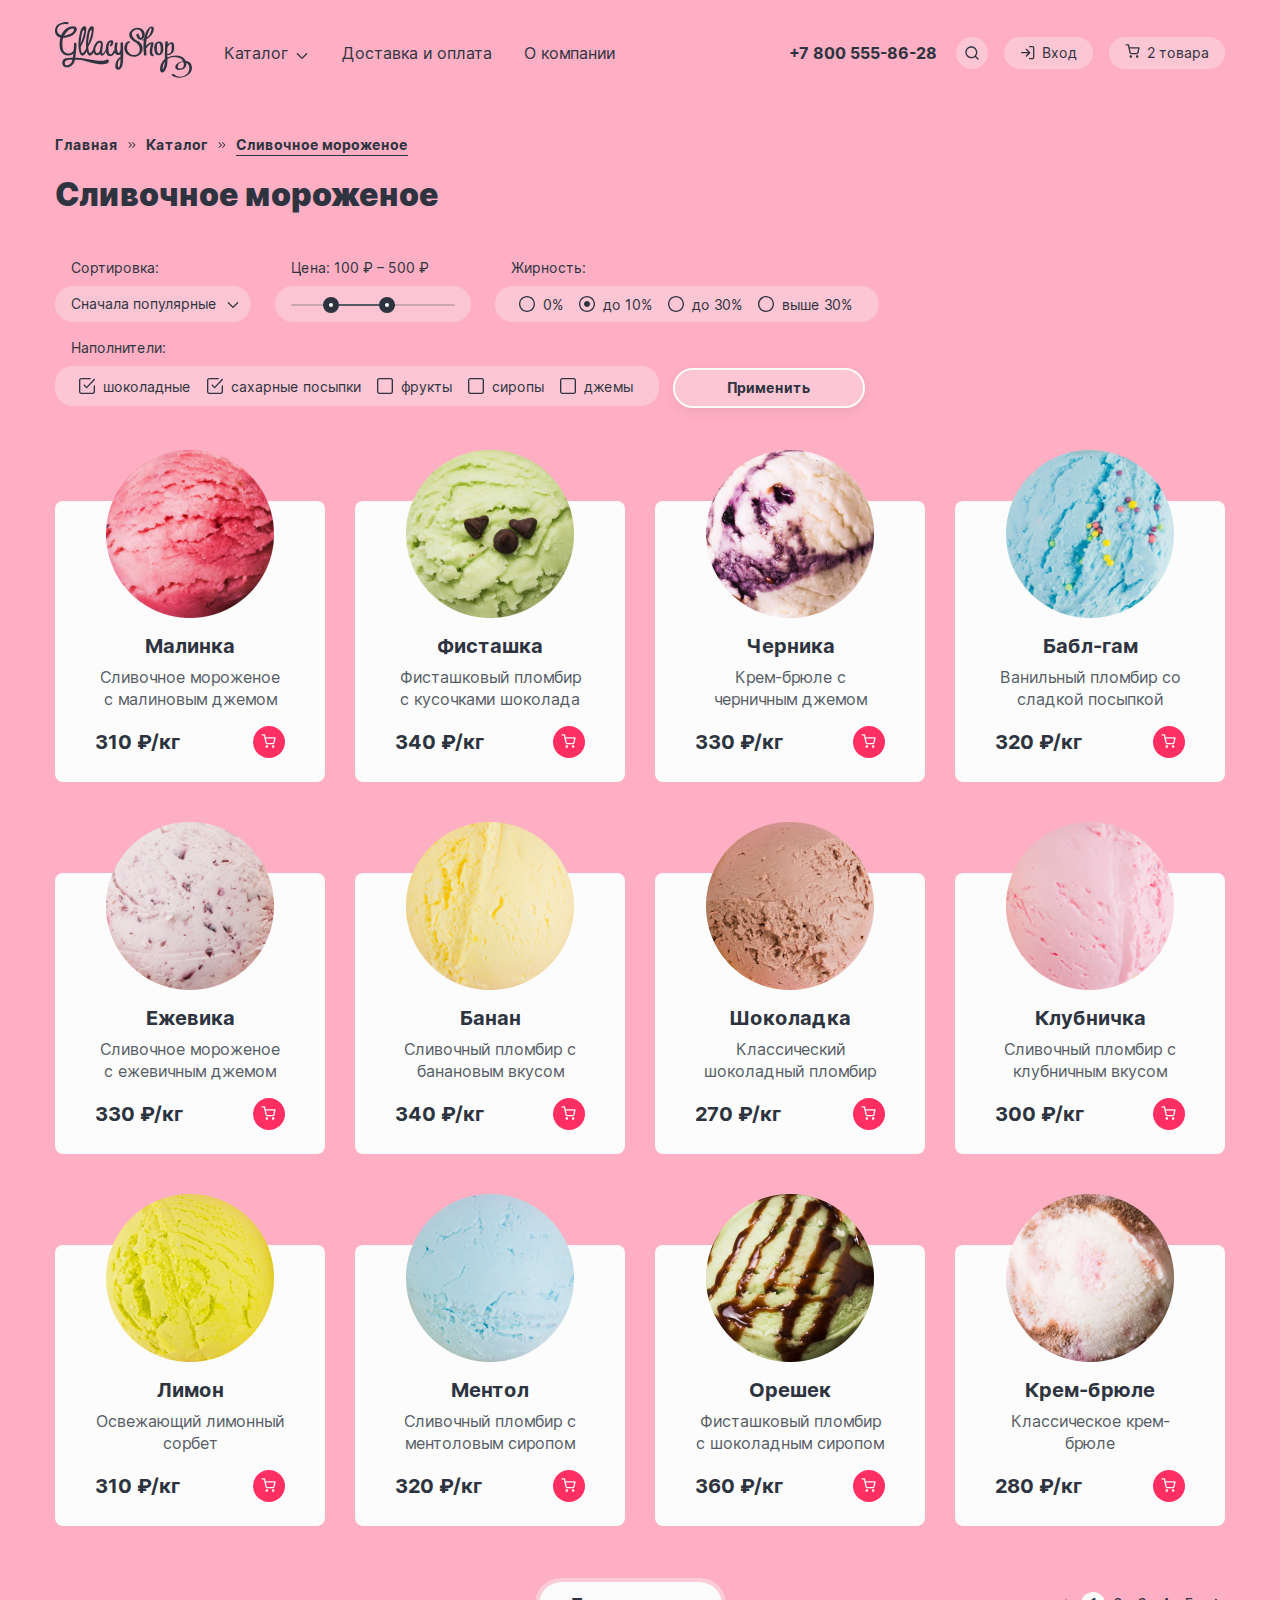
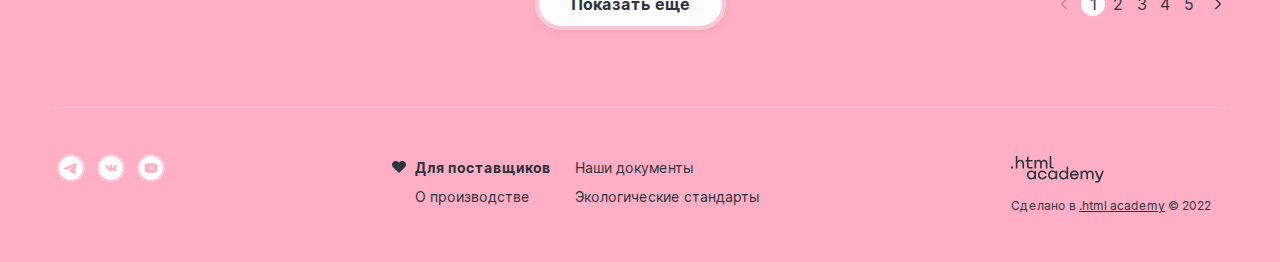
==== catalog.html @ 3601c928 "Модальное окно" ====
<!DOCTYPE html>
<html lang="ru">
<head>
  <meta charset="UTF-8">
  <meta http-equiv="X-UA-Compatible" content="IE=edge">
  <meta name="viewport" content="width=device-width, initial-scale=1.0">
  <link rel="icon" href="images/favicon.svg">
  <link rel="stylesheet" href="styles/styles.css">
  <title>Глейси</title>
</head>
<body>
  <div class="wrapper">
    <header class="header">
      <nav class="navigation">
        <a class="navigation-logo" href="index.html">
          <img class="logo" src="images/logo.svg" width="137" height="56" alt="Логотип компании Глейси.">
        </a>
        <ul class="navigation-list">
          <li class="navigation-item navigation-item-popover">
            <a class="navigation-link navigation-catalog" href="#">
              Каталог
              <svg class="navigation-popover-arrow-icon" width="16" height="16" viewBox="0 0 16 16" fill="defaultColor" xmlns="http://www.w3.org/2000/svg">
                <path fill-rule="evenodd" clip-rule="evenodd" d="M3.80799 6.19526C3.54764 5.93491 3.12553 5.93491 2.86518 6.19526C2.60483 6.45561 2.60483 6.87772 2.86518 7.13807L7.52553 11.7984C7.52759 11.8005 7.52967 11.8026 7.53177 11.8047C7.66246 11.9354 7.83392 12.0005 8.00521 12C8.17518 11.9995 8.34498 11.9344 8.47466 11.8047C8.47675 11.8027 8.47881 11.8006 8.48087 11.7985L13.1412 7.13807C13.4016 6.87772 13.4016 6.45561 13.1412 6.19526C12.8809 5.93491 12.4588 5.93491 12.1984 6.19526L8.00321 10.3905L3.80799 6.19526Z"/>
              </svg>
            </a>
            <div class="popover popover-catalog">
              <ul class="popover-list">
                <li class="popover-item">
                  <a class="popover-link popover-link-current" href="#">Новинки</a>
                </li>
                <li class="popover-item">
                  <a class="popover-link" href="catalog.html">Сливочное</a>
                </li>
                <li class="popover-item">
                  <a class="popover-link" href="#">Щербеты</a>
                </li>
                <li class="popover-item">
                  <a class="popover-link" href="#">Фруктовый лед</a>
                </li>
                <li class="popover-item">
                  <a class="popover-link" href="#">Мелорин</a>
                </li>
              </ul>
            </div>
          </li>
          <li class="navigation-item">
            <a class="navigation-link" href="#">Доставка и оплата</a>
          </li>
          <li class="navigation-item">
            <a class="navigation-link" href="#">О компании</a>
          </li>
        </ul>
        <ul class="navigation-list navigation-user">
          <li class="navigation-item">
            <a class="navigation-link navigation-link-tel" href="tel:+78005558628">+7 800 555-86-28</a>
          </li>
          <li class="navigation-item navigation-item-search">
            <a class="navigation-link navigation-link-popover navigation-search" href="#">
              <svg class="navigation-search-icon" width="16" height="16" viewBox="0 0 16 16" fill="defaultColor" xmlns="http://www.w3.org/2000/svg">
                <path fill-rule="evenodd" clip-rule="evenodd" d="M2.66341 7.33008C2.66341 4.75275 4.75275 2.66341 7.33008 2.66341C9.90741 2.66341 11.9967 4.75275 11.9967 7.33008C11.9967 8.58735 11.4995 9.7285 10.691 10.5676C10.6682 10.5852 10.6462 10.6044 10.6253 10.6253C10.6044 10.6463 10.5852 10.6682 10.5676 10.6911C9.72847 11.4996 8.58734 11.9967 7.33008 11.9967C4.75275 11.9967 2.66341 9.90741 2.66341 7.33008ZM11.0752 12.018C10.0487 12.8391 8.74675 13.3301 7.33008 13.3301C4.01637 13.3301 1.33008 10.6438 1.33008 7.33008C1.33008 4.01637 4.01637 1.33008 7.33008 1.33008C10.6438 1.33008 13.3301 4.01637 13.3301 7.33008C13.3301 8.74676 12.8391 10.0488 12.018 11.0752L14.4681 13.5253C14.7285 13.7857 14.7285 14.2078 14.4681 14.4682C14.2078 14.7285 13.7857 14.7285 13.5253 14.4682L11.0752 12.018Z"/>
              </svg>
              <span class="visually-hidden">Поиск</span>
            </a>
            <div class="popover popover-search">
              <form class="popover-search-form" action="https://echo.htmlacademy.ru/" method="get">
                <input class="form-input" type="text" placeholder="Поиск по сайту">
              </form>
            </div>
          </li>
          <li class="navigation-item navigation-item-login">
            <a class="navigation-link navigation-login navigation-login-active" href="#">
              <svg class="navigation-login-icon" width="16" height="16" viewBox="0 0 16 16" fill="defaultColor" xmlns="http://www.w3.org/2000/svg">
                <path fill-rule="evenodd" clip-rule="evenodd" d="M9 1.66667C9 1.29848 9.29848 1 9.66667 1H12.3333C12.8638 1 13.3725 1.21071 13.7475 1.58579C14.1226 1.96086 14.3333 2.46957 14.3333 3V12.3333C14.3333 12.8638 14.1226 13.3725 13.7475 13.7475C13.3725 14.1226 12.8638 14.3333 12.3333 14.3333H9.66667C9.29848 14.3333 9 14.0349 9 13.6667C9 13.2985 9.29848 13 9.66667 13H12.3333C12.5101 13 12.6797 12.9298 12.8047 12.8047C12.9298 12.6797 13 12.5101 13 12.3333V3C13 2.82319 12.9298 2.65362 12.8047 2.5286C12.6797 2.40357 12.5101 2.33333 12.3333 2.33333H9.66667C9.29848 2.33333 9 2.03486 9 1.66667ZM5.86189 3.86193C6.12224 3.60158 6.54435 3.60158 6.8047 3.86193L10.1338 7.19103C10.1509 7.20785 10.1671 7.22559 10.1824 7.24416C10.2142 7.28296 10.2411 7.32451 10.2628 7.36795C10.3079 7.45781 10.3333 7.55927 10.3333 7.66667C10.3333 7.77529 10.3074 7.87785 10.2613 7.96846C10.241 8.00841 10.2164 8.04675 10.1876 8.08278C10.1708 8.10378 10.1527 8.12375 10.1335 8.14256L6.8047 11.4714C6.54435 11.7318 6.12224 11.7318 5.86189 11.4714C5.60154 11.2111 5.60154 10.7889 5.86189 10.5286L8.05715 8.33333H1.66667C1.29848 8.33333 1 8.03486 1 7.66667C1 7.29848 1.29848 7 1.66667 7H8.05715L5.86189 4.80474C5.60154 4.54439 5.60154 4.12228 5.86189 3.86193Z"/>
              </svg>
              Вход
            </a>
            <div class="popover popover-login">
              <h2 class="popover-login-title">Личный кабинет</h2>
              <form class="popover-login-form" action="https://echo.htmlacademy.ru/" method="post">
                <p class="popover-login-field-group">
                  <label class="visually-hidden" for="login-email">Электронная почта</label>
                  <input class="form-input" id="login-email" name="login-email" type="email" placeholder="email@example.com" required>
                </p>
                <p class="popover-login-field-group">
                  <label class="visually-hidden" for="login-password">Пароль</label>
                  <input class="form-input" id="login-password" name="login-password" type="password" placeholder="Пароль" required>
                </p>
                <div class="popover-login-wrapper">
                  <button class="button red-button popover-login-button" type="submit">Войти</button>
                  <div class="popover-login-links-wrapper">
                    <a class="popover-login-link popover-login-recovery" href="#">Забыли пароль?</a>
                    <a class="popover-login-link popover-login-registration" href="#">Регистрация</a>
                  </div>
                </div>
              </form>
            </div>
          </li>
          <li class="navigation-item navigation-item-cart">
            <a class="navigation-link navigation-cart" href="#">
              <span class="count-products">2 товара</span>
              <svg class="navigation-cart-icon" width="16" height="16" viewBox="0 0 16 16" fill="defaultColor" xmlns="http://www.w3.org/2000/svg">
                <path fill-rule="evenodd" clip-rule="evenodd" d="M1.16667 1.25C0.798477 1.25 0.5 1.54848 0.5 1.91667C0.5 2.28486 0.798477 2.58333 1.16667 2.58333H2.93794L3.40537 4.91872C3.40821 4.93667 3.41176 4.95438 3.416 4.97182L4.38338 9.80515L4.3835 9.80571C4.46706 10.2257 4.69562 10.603 5.02921 10.8715C5.36111 11.1387 5.77595 11.2813 6.20183 11.2748H11.8225C12.2484 11.2813 12.6633 11.1387 12.9952 10.8715C13.3289 10.6029 13.5575 10.2254 13.641 9.80515L13.641 9.80515L13.642 9.80016L14.5691 4.93872C14.6063 4.74355 14.5545 4.54195 14.4279 4.38887C14.3012 4.23578 14.1129 4.14716 13.9142 4.14716H4.61072L4.1381 1.78583C4.07574 1.47426 3.80215 1.25 3.4844 1.25H1.16667ZM5.69098 9.54444L4.87759 5.4805H13.1084L12.3328 9.54736C12.31 9.65988 12.2485 9.7609 12.1591 9.83291C12.0691 9.90535 11.9565 9.94383 11.841 9.94162L11.841 9.94149H11.8282H6.19614V9.94137L6.18337 9.94162C6.06787 9.94383 5.95528 9.90535 5.8653 9.83291C5.77531 9.76048 5.71368 9.6587 5.69117 9.5454L5.69098 9.54444ZM4.55739 13.5054C4.55739 12.8175 5.1151 12.2597 5.80307 12.2597C6.49105 12.2597 7.04876 12.8175 7.04876 13.5054C7.04876 14.1934 6.49105 14.7511 5.80307 14.7511C5.1151 14.7511 4.55739 14.1934 4.55739 13.5054ZM10.9307 13.5054C10.9307 12.8175 11.4884 12.2597 12.1764 12.2597C12.8644 12.2597 13.4221 12.8175 13.4221 13.5054C13.4221 14.1934 12.8644 14.7511 12.1764 14.7511C11.4884 14.7511 10.9307 14.1934 10.9307 13.5054Z"/>
              </svg>
            </a>
            <div class="popover popover-cart popover-cart-not-empty">
              <h2 class="popover-cart-title popover-cart-title-is-products">Корзина</h2>
              <ul class="popover-cart-list">
                <li class="popover-cart-item">
                  <div class="popover-cart-item-wrapper">
                    <img class="popover-cart-item-image" src="images/malina.png" width="46" height="46" alt="Малинка.">
                    <div class="popover-cart-description-wrapper">
                      <p class="popover-cart-text popover-cart-text-title">Малинка</p>
                      <p class="popover-cart-text popover-cart-text-description">1 кг х 310 ₽</p>
                    </div>
                  </div>
                  <span class="popover-cart-price">310 ₽</span>
                  <button class="popover-cart-item-drop" type="button"></button>
                </li>
                <li class="popover-cart-item">
                  <div class="popover-cart-item-wrapper">
                    <img class="popover-cart-item-image" src="images/bubble_gum.png" width="46" height="46" alt="Бабл-гам.">
                    <div class="popover-cart-description-wrapper">
                      <p class="popover-cart-text popover-cart-text-title">Бабл-гам</p>
                      <p class="popover-cart-text popover-cart-text-description">1,5 кг х 320 ₽</p>
                    </div>
                  </div>
                  <span class="popover-cart-price">480 ₽</span>
                  <button class="popover-cart-item-drop" type="button"></button>
                </li>
              </ul>
              <div class="popover-cart-total-wrapper">
                <a class="popover-cart-link button red-button" href="#">Оформить заказ</a>
                <span class="popover-cart-price popover-cart-total-price">Итого: 790 ₽</span>
              </div>
            </div>
            <div class="popover popover-cart-empty">
              <h2 class="popover-cart-title popover-cart-title-empty">Ваша корзина пока пуста</h2>
            </div>
          </li>
        </ul>
      </nav>
    </header>
    <main class="main-catalog main-container">
      <h2 class="visually-hidden">Каталог мороженого</h2>
      <ul class="breadcrumbs">
        <li class="breadcrumbs-item">
          <a class="breadcrumbs-link" href="index.html">Главная</a>
        </li>
        <li class="breadcrumbs-item">
          <a class="breadcrumbs-link" href="catalog.html">Каталог</a>
        </li>
        <li class="breadcrumbs-item">
          <span class="breadcrumbs-link breadcrumbs-link-current">Сливочное мороженое</span>
        </li>
      </ul>
      <h2 class="catalog-title">Сливочное мороженое</h2>
      <section class="filter-products">
        <h2 class="visually-hidden">Фильтр мороженого</h2>
        <form class="filter-form" action="https://echo.htmlacademy.ru/" method="get">
          <fieldset class="filter-group filter-group-sort">
            <legend class="filter-title">Сортировка:</legend>
            <select class="select-control" aria-label="Сортировка">
              <option value="popular">Сначала популярные</option>
              <option value="cheap">Сначала дешевые</option>
              <option value="expensive">Сначала дорогие</option>
            </select>
          </fieldset>
          <fieldset class="filter-group filter-group-price">
            <legend class="filter-title">Цена: 100 ₽ – 500 ₽</legend>
            <div class="range-wrapper">
              <div class="range">
                <div class="range-bar" style="left: 32px; width: 72px;">
                  <button class="range-toggle toggle-min" type="button">
                    <span class="visually-hidden">Уменьшить цену</span>
                  </button>
                  <button class="range-toggle toggle-max" type="button">
                    <span class="visually-hidden">Увеличить цену</span>
                  </button>
                </div>
              </div>
            </div>
          </fieldset>
          <fieldset class="filter-group filter-group-fat">
            <legend class="filter-title">Жирность:</legend>
            <ul class="filter-list">
              <li class="filter-item">
                <label class="control">
                  <input class="visually-hidden control-input" type="radio" name="product-group">
                  <span class="control-mark"></span>
                  <span class="control-label">0%</span>
                </label>
              </li>
              <li class="filter-item">
                <label class="control">
                  <input class="visually-hidden control-input" type="radio" name="product-group" checked>
                  <span class="control-mark"></span>
                  <span class="control-label">до 10%</span>
                </label>
              </li>
              <li class="filter-item">
                <label class="control">
                  <input class="visually-hidden control-input" type="radio" name="product-group">
                  <span class="control-mark"></span>
                  <span class="control-label">до 30%</span>
                </label>
              </li>
              <li class="filter-item">
                <label class="control">
                  <input class="visually-hidden control-input" type="radio" name="product-group">
                  <span class="control-mark"></span>
                  <span class="control-label">выше 30%</span>
                </label>
              </li>
            </ul>
          </fieldset>
          <fieldset class="filter-group filter-group-fillers">
            <legend class="filter-title">Наполнители:</legend>
            <ul class="filter-list filter-list-fillers">
              <li class="filter-item">
                <label class="control">
                  <input class="visually-hidden control-input" type="checkbox" name="chocolate" checked>
                  <span class="control-mark"></span>
                  <span class="control-label">шоколадные</span>
                </label>
              </li>
              <li class="filter-item">
                <label class="control">
                  <input class="visually-hidden control-input" type="checkbox" name="sugar" checked>
                  <span class="control-mark"></span>
                  <span class="control-label">сахарные посыпки</span>
                </label>
              </li>
              <li class="filter-item">
                <label class="control">
                  <input class="visually-hidden control-input" type="checkbox" name="fruits">
                  <span class="control-mark"></span>
                  <span class="control-label">фрукты</span>
                </label>
              </li>
              <li class="filter-item">
                <label class="control">
                  <input class="visually-hidden control-input" type="checkbox" name="syrups">
                  <span class="control-mark"></span>
                  <span class="control-label">сиропы</span>
                </label>
              </li>
              <li class="filter-item">
                <label class="control">
                  <input class="visually-hidden control-input" type="checkbox" name="jams">
                  <span class="control-mark"></span>
                  <span class="control-label">джемы</span>
                </label>
              </li>
            </ul>
          </fieldset>
          <button class="button filter-button" type="submit">Применить</button>
        </form>
      </section>
      <section class="catalog">
        <h2 class="visually-hidden">Список мороженого</h2>
        <ul class="products-list catalog-products-list">
          <li class="product-item">
            <img class="product-item-image" src="images/malina.png" width="168" height="168" alt="Малинка.">
            <div class="product-item-wrapper">
              <h3 class="product-item-title">Малинка</h3>
              <p class="product-item-description">Сливочное мороженое с малиновым джемом</p>
              <div class="product-item-cart-wrapper">
                <span class="product-item-price">310 ₽/кг</span>
                <button class="product-item-button" type="button">
                  <svg class="product-item-button-icon" width="16" height="16" viewBox="0 0 16 16" fill="currentColor" xmlns="http://www.w3.org/2000/svg">
                    <path fill-rule="evenodd" clip-rule="evenodd" d="M1.16667 1.25C0.798477 1.25 0.5 1.54848 0.5 1.91667C0.5 2.28486 0.798477 2.58333 1.16667 2.58333H2.93794L3.40537 4.91872C3.40821 4.93667 3.41176 4.95438 3.416 4.97182L4.38338 9.80515L4.3835 9.80571C4.46706 10.2257 4.69562 10.603 5.02921 10.8715C5.36111 11.1387 5.77595 11.2813 6.20183 11.2748H11.8225C12.2484 11.2813 12.6633 11.1387 12.9952 10.8715C13.3289 10.6029 13.5575 10.2254 13.641 9.80515L13.641 9.80515L13.642 9.80016L14.5691 4.93872C14.6063 4.74355 14.5545 4.54195 14.4279 4.38887C14.3012 4.23578 14.1129 4.14716 13.9142 4.14716H4.61072L4.1381 1.78583C4.07574 1.47426 3.80215 1.25 3.4844 1.25H1.16667ZM5.69098 9.54444L4.87759 5.4805H13.1084L12.3328 9.54736C12.31 9.65988 12.2485 9.7609 12.1591 9.83291C12.0691 9.90535 11.9565 9.94383 11.841 9.94162L11.841 9.94149H11.8282H6.19614V9.94137L6.18337 9.94162C6.06787 9.94383 5.95528 9.90535 5.8653 9.83291C5.77531 9.76048 5.71368 9.6587 5.69117 9.5454L5.69098 9.54444ZM4.55739 13.5054C4.55739 12.8175 5.1151 12.2597 5.80307 12.2597C6.49105 12.2597 7.04876 12.8175 7.04876 13.5054C7.04876 14.1934 6.49105 14.7511 5.80307 14.7511C5.1151 14.7511 4.55739 14.1934 4.55739 13.5054ZM10.9307 13.5054C10.9307 12.8175 11.4884 12.2597 12.1764 12.2597C12.8644 12.2597 13.4221 12.8175 13.4221 13.5054C13.4221 14.1934 12.8644 14.7511 12.1764 14.7511C11.4884 14.7511 10.9307 14.1934 10.9307 13.5054Z"/>
                  </svg>
                  <span class="visually-hidden">Добавить в корзину</span>
                </button>
              </div>
            </div>
          </li>
          <li class="product-item">
            <img class="product-item-image" src="images/pistachio.png" width="168" height="168" alt="Фисташка.">
            <div class="product-item-wrapper">
              <h3 class="product-item-title">Фисташка</h3>
              <p class="product-item-description">Фисташковый пломбир с кусочками шоколада</p>
              <div class="product-item-cart-wrapper">
                <span class="product-item-price">340 ₽/кг</span>
                <button class="product-item-button" type="button">
                  <svg class="product-item-button-icon" width="16" height="16" viewBox="0 0 16 16" fill="currentColor" xmlns="http://www.w3.org/2000/svg">
                    <path fill-rule="evenodd" clip-rule="evenodd" d="M1.16667 1.25C0.798477 1.25 0.5 1.54848 0.5 1.91667C0.5 2.28486 0.798477 2.58333 1.16667 2.58333H2.93794L3.40537 4.91872C3.40821 4.93667 3.41176 4.95438 3.416 4.97182L4.38338 9.80515L4.3835 9.80571C4.46706 10.2257 4.69562 10.603 5.02921 10.8715C5.36111 11.1387 5.77595 11.2813 6.20183 11.2748H11.8225C12.2484 11.2813 12.6633 11.1387 12.9952 10.8715C13.3289 10.6029 13.5575 10.2254 13.641 9.80515L13.641 9.80515L13.642 9.80016L14.5691 4.93872C14.6063 4.74355 14.5545 4.54195 14.4279 4.38887C14.3012 4.23578 14.1129 4.14716 13.9142 4.14716H4.61072L4.1381 1.78583C4.07574 1.47426 3.80215 1.25 3.4844 1.25H1.16667ZM5.69098 9.54444L4.87759 5.4805H13.1084L12.3328 9.54736C12.31 9.65988 12.2485 9.7609 12.1591 9.83291C12.0691 9.90535 11.9565 9.94383 11.841 9.94162L11.841 9.94149H11.8282H6.19614V9.94137L6.18337 9.94162C6.06787 9.94383 5.95528 9.90535 5.8653 9.83291C5.77531 9.76048 5.71368 9.6587 5.69117 9.5454L5.69098 9.54444ZM4.55739 13.5054C4.55739 12.8175 5.1151 12.2597 5.80307 12.2597C6.49105 12.2597 7.04876 12.8175 7.04876 13.5054C7.04876 14.1934 6.49105 14.7511 5.80307 14.7511C5.1151 14.7511 4.55739 14.1934 4.55739 13.5054ZM10.9307 13.5054C10.9307 12.8175 11.4884 12.2597 12.1764 12.2597C12.8644 12.2597 13.4221 12.8175 13.4221 13.5054C13.4221 14.1934 12.8644 14.7511 12.1764 14.7511C11.4884 14.7511 10.9307 14.1934 10.9307 13.5054Z"/>
                  </svg>
                  <span class="visually-hidden">Добавить в корзину</span>
                </button>
              </div>
            </div>
          </li>
          <li class="product-item">
            <img class="product-item-image" src="images/blueberry.png" width="168" height="168" alt="Черника.">
            <div class="product-item-wrapper">
              <h3 class="product-item-title">Черника</h3>
              <p class="product-item-description">Крем-брюле с черничным джемом</p>
              <div class="product-item-cart-wrapper">
                <span class="product-item-price">330 ₽/кг</span>
                <button class="product-item-button" type="button">
                  <svg class="product-item-button-icon" width="16" height="16" viewBox="0 0 16 16" fill="currentColor" xmlns="http://www.w3.org/2000/svg">
                    <path fill-rule="evenodd" clip-rule="evenodd" d="M1.16667 1.25C0.798477 1.25 0.5 1.54848 0.5 1.91667C0.5 2.28486 0.798477 2.58333 1.16667 2.58333H2.93794L3.40537 4.91872C3.40821 4.93667 3.41176 4.95438 3.416 4.97182L4.38338 9.80515L4.3835 9.80571C4.46706 10.2257 4.69562 10.603 5.02921 10.8715C5.36111 11.1387 5.77595 11.2813 6.20183 11.2748H11.8225C12.2484 11.2813 12.6633 11.1387 12.9952 10.8715C13.3289 10.6029 13.5575 10.2254 13.641 9.80515L13.641 9.80515L13.642 9.80016L14.5691 4.93872C14.6063 4.74355 14.5545 4.54195 14.4279 4.38887C14.3012 4.23578 14.1129 4.14716 13.9142 4.14716H4.61072L4.1381 1.78583C4.07574 1.47426 3.80215 1.25 3.4844 1.25H1.16667ZM5.69098 9.54444L4.87759 5.4805H13.1084L12.3328 9.54736C12.31 9.65988 12.2485 9.7609 12.1591 9.83291C12.0691 9.90535 11.9565 9.94383 11.841 9.94162L11.841 9.94149H11.8282H6.19614V9.94137L6.18337 9.94162C6.06787 9.94383 5.95528 9.90535 5.8653 9.83291C5.77531 9.76048 5.71368 9.6587 5.69117 9.5454L5.69098 9.54444ZM4.55739 13.5054C4.55739 12.8175 5.1151 12.2597 5.80307 12.2597C6.49105 12.2597 7.04876 12.8175 7.04876 13.5054C7.04876 14.1934 6.49105 14.7511 5.80307 14.7511C5.1151 14.7511 4.55739 14.1934 4.55739 13.5054ZM10.9307 13.5054C10.9307 12.8175 11.4884 12.2597 12.1764 12.2597C12.8644 12.2597 13.4221 12.8175 13.4221 13.5054C13.4221 14.1934 12.8644 14.7511 12.1764 14.7511C11.4884 14.7511 10.9307 14.1934 10.9307 13.5054Z"/>
                  </svg>
                  <span class="visually-hidden">Добавить в корзину</span>
                </button>
              </div>
            </div>
          </li>
          <li class="product-item">
            <img class="product-item-image" src="images/bubble_gum.png" width="168" height="168" alt="Бабл-гам.">
            <div class="product-item-wrapper">
              <h3 class="product-item-title">Бабл-гам</h3>
              <p class="product-item-description">Ванильный пломбир со сладкой посыпкой</p>
              <div class="product-item-cart-wrapper">
                <span class="product-item-price">320 ₽/кг</span>
                <button class="product-item-button" type="button">
                  <svg class="product-item-button-icon" width="16" height="16" viewBox="0 0 16 16" fill="currentColor" xmlns="http://www.w3.org/2000/svg">
                    <path fill-rule="evenodd" clip-rule="evenodd" d="M1.16667 1.25C0.798477 1.25 0.5 1.54848 0.5 1.91667C0.5 2.28486 0.798477 2.58333 1.16667 2.58333H2.93794L3.40537 4.91872C3.40821 4.93667 3.41176 4.95438 3.416 4.97182L4.38338 9.80515L4.3835 9.80571C4.46706 10.2257 4.69562 10.603 5.02921 10.8715C5.36111 11.1387 5.77595 11.2813 6.20183 11.2748H11.8225C12.2484 11.2813 12.6633 11.1387 12.9952 10.8715C13.3289 10.6029 13.5575 10.2254 13.641 9.80515L13.641 9.80515L13.642 9.80016L14.5691 4.93872C14.6063 4.74355 14.5545 4.54195 14.4279 4.38887C14.3012 4.23578 14.1129 4.14716 13.9142 4.14716H4.61072L4.1381 1.78583C4.07574 1.47426 3.80215 1.25 3.4844 1.25H1.16667ZM5.69098 9.54444L4.87759 5.4805H13.1084L12.3328 9.54736C12.31 9.65988 12.2485 9.7609 12.1591 9.83291C12.0691 9.90535 11.9565 9.94383 11.841 9.94162L11.841 9.94149H11.8282H6.19614V9.94137L6.18337 9.94162C6.06787 9.94383 5.95528 9.90535 5.8653 9.83291C5.77531 9.76048 5.71368 9.6587 5.69117 9.5454L5.69098 9.54444ZM4.55739 13.5054C4.55739 12.8175 5.1151 12.2597 5.80307 12.2597C6.49105 12.2597 7.04876 12.8175 7.04876 13.5054C7.04876 14.1934 6.49105 14.7511 5.80307 14.7511C5.1151 14.7511 4.55739 14.1934 4.55739 13.5054ZM10.9307 13.5054C10.9307 12.8175 11.4884 12.2597 12.1764 12.2597C12.8644 12.2597 13.4221 12.8175 13.4221 13.5054C13.4221 14.1934 12.8644 14.7511 12.1764 14.7511C11.4884 14.7511 10.9307 14.1934 10.9307 13.5054Z"/>
                  </svg>
                  <span class="visually-hidden">Добавить в корзину</span>
                </button>
              </div>
            </div>
          </li>
          <li class="product-item">
            <img class="product-item-image" src="images/blackberry.png" width="168" height="168" alt="Ежевика.">
            <div class="product-item-wrapper">
              <h3 class="product-item-title">Ежевика</h3>
              <p class="product-item-description">Сливочное мороженое с ежевичным джемом</p>
              <div class="product-item-cart-wrapper">
                <span class="product-item-price">330 ₽/кг</span>
                <button class="product-item-button" type="button">
                  <svg class="product-item-button-icon" width="16" height="16" viewBox="0 0 16 16" fill="currentColor" xmlns="http://www.w3.org/2000/svg">
                    <path fill-rule="evenodd" clip-rule="evenodd" d="M1.16667 1.25C0.798477 1.25 0.5 1.54848 0.5 1.91667C0.5 2.28486 0.798477 2.58333 1.16667 2.58333H2.93794L3.40537 4.91872C3.40821 4.93667 3.41176 4.95438 3.416 4.97182L4.38338 9.80515L4.3835 9.80571C4.46706 10.2257 4.69562 10.603 5.02921 10.8715C5.36111 11.1387 5.77595 11.2813 6.20183 11.2748H11.8225C12.2484 11.2813 12.6633 11.1387 12.9952 10.8715C13.3289 10.6029 13.5575 10.2254 13.641 9.80515L13.641 9.80515L13.642 9.80016L14.5691 4.93872C14.6063 4.74355 14.5545 4.54195 14.4279 4.38887C14.3012 4.23578 14.1129 4.14716 13.9142 4.14716H4.61072L4.1381 1.78583C4.07574 1.47426 3.80215 1.25 3.4844 1.25H1.16667ZM5.69098 9.54444L4.87759 5.4805H13.1084L12.3328 9.54736C12.31 9.65988 12.2485 9.7609 12.1591 9.83291C12.0691 9.90535 11.9565 9.94383 11.841 9.94162L11.841 9.94149H11.8282H6.19614V9.94137L6.18337 9.94162C6.06787 9.94383 5.95528 9.90535 5.8653 9.83291C5.77531 9.76048 5.71368 9.6587 5.69117 9.5454L5.69098 9.54444ZM4.55739 13.5054C4.55739 12.8175 5.1151 12.2597 5.80307 12.2597C6.49105 12.2597 7.04876 12.8175 7.04876 13.5054C7.04876 14.1934 6.49105 14.7511 5.80307 14.7511C5.1151 14.7511 4.55739 14.1934 4.55739 13.5054ZM10.9307 13.5054C10.9307 12.8175 11.4884 12.2597 12.1764 12.2597C12.8644 12.2597 13.4221 12.8175 13.4221 13.5054C13.4221 14.1934 12.8644 14.7511 12.1764 14.7511C11.4884 14.7511 10.9307 14.1934 10.9307 13.5054Z"/>
                  </svg>
                  <span class="visually-hidden">Добавить в корзину</span>
                </button>
              </div>
            </div>
          </li>
          <li class="product-item">
            <img class="product-item-image" src="images/banana.png" width="168" height="168" alt="Банан.">
            <div class="product-item-wrapper">
              <h3 class="product-item-title">Банан</h3>
              <p class="product-item-description">Сливочный пломбир с банановым вкусом</p>
              <div class="product-item-cart-wrapper">
                <span class="product-item-price">340 ₽/кг</span>
                <button class="product-item-button" type="button">
                  <svg class="product-item-button-icon" width="16" height="16" viewBox="0 0 16 16" fill="currentColor" xmlns="http://www.w3.org/2000/svg">
                    <path fill-rule="evenodd" clip-rule="evenodd" d="M1.16667 1.25C0.798477 1.25 0.5 1.54848 0.5 1.91667C0.5 2.28486 0.798477 2.58333 1.16667 2.58333H2.93794L3.40537 4.91872C3.40821 4.93667 3.41176 4.95438 3.416 4.97182L4.38338 9.80515L4.3835 9.80571C4.46706 10.2257 4.69562 10.603 5.02921 10.8715C5.36111 11.1387 5.77595 11.2813 6.20183 11.2748H11.8225C12.2484 11.2813 12.6633 11.1387 12.9952 10.8715C13.3289 10.6029 13.5575 10.2254 13.641 9.80515L13.641 9.80515L13.642 9.80016L14.5691 4.93872C14.6063 4.74355 14.5545 4.54195 14.4279 4.38887C14.3012 4.23578 14.1129 4.14716 13.9142 4.14716H4.61072L4.1381 1.78583C4.07574 1.47426 3.80215 1.25 3.4844 1.25H1.16667ZM5.69098 9.54444L4.87759 5.4805H13.1084L12.3328 9.54736C12.31 9.65988 12.2485 9.7609 12.1591 9.83291C12.0691 9.90535 11.9565 9.94383 11.841 9.94162L11.841 9.94149H11.8282H6.19614V9.94137L6.18337 9.94162C6.06787 9.94383 5.95528 9.90535 5.8653 9.83291C5.77531 9.76048 5.71368 9.6587 5.69117 9.5454L5.69098 9.54444ZM4.55739 13.5054C4.55739 12.8175 5.1151 12.2597 5.80307 12.2597C6.49105 12.2597 7.04876 12.8175 7.04876 13.5054C7.04876 14.1934 6.49105 14.7511 5.80307 14.7511C5.1151 14.7511 4.55739 14.1934 4.55739 13.5054ZM10.9307 13.5054C10.9307 12.8175 11.4884 12.2597 12.1764 12.2597C12.8644 12.2597 13.4221 12.8175 13.4221 13.5054C13.4221 14.1934 12.8644 14.7511 12.1764 14.7511C11.4884 14.7511 10.9307 14.1934 10.9307 13.5054Z"/>
                  </svg>
                  <span class="visually-hidden">Добавить в корзину</span>
                </button>
              </div>
            </div>
          </li>
          <li class="product-item">
            <img class="product-item-image" src="images/chocolate.png" width="168" height="168" alt="Шоколадка.">
            <div class="product-item-wrapper">
              <h3 class="product-item-title">Шоколадка</h3>
              <p class="product-item-description">Классический шоколадный пломбир</p>
              <div class="product-item-cart-wrapper">
                <span class="product-item-price">270 ₽/кг</span>
                <button class="product-item-button" type="button">
                  <svg class="product-item-button-icon" width="16" height="16" viewBox="0 0 16 16" fill="currentColor" xmlns="http://www.w3.org/2000/svg">
                    <path fill-rule="evenodd" clip-rule="evenodd" d="M1.16667 1.25C0.798477 1.25 0.5 1.54848 0.5 1.91667C0.5 2.28486 0.798477 2.58333 1.16667 2.58333H2.93794L3.40537 4.91872C3.40821 4.93667 3.41176 4.95438 3.416 4.97182L4.38338 9.80515L4.3835 9.80571C4.46706 10.2257 4.69562 10.603 5.02921 10.8715C5.36111 11.1387 5.77595 11.2813 6.20183 11.2748H11.8225C12.2484 11.2813 12.6633 11.1387 12.9952 10.8715C13.3289 10.6029 13.5575 10.2254 13.641 9.80515L13.641 9.80515L13.642 9.80016L14.5691 4.93872C14.6063 4.74355 14.5545 4.54195 14.4279 4.38887C14.3012 4.23578 14.1129 4.14716 13.9142 4.14716H4.61072L4.1381 1.78583C4.07574 1.47426 3.80215 1.25 3.4844 1.25H1.16667ZM5.69098 9.54444L4.87759 5.4805H13.1084L12.3328 9.54736C12.31 9.65988 12.2485 9.7609 12.1591 9.83291C12.0691 9.90535 11.9565 9.94383 11.841 9.94162L11.841 9.94149H11.8282H6.19614V9.94137L6.18337 9.94162C6.06787 9.94383 5.95528 9.90535 5.8653 9.83291C5.77531 9.76048 5.71368 9.6587 5.69117 9.5454L5.69098 9.54444ZM4.55739 13.5054C4.55739 12.8175 5.1151 12.2597 5.80307 12.2597C6.49105 12.2597 7.04876 12.8175 7.04876 13.5054C7.04876 14.1934 6.49105 14.7511 5.80307 14.7511C5.1151 14.7511 4.55739 14.1934 4.55739 13.5054ZM10.9307 13.5054C10.9307 12.8175 11.4884 12.2597 12.1764 12.2597C12.8644 12.2597 13.4221 12.8175 13.4221 13.5054C13.4221 14.1934 12.8644 14.7511 12.1764 14.7511C11.4884 14.7511 10.9307 14.1934 10.9307 13.5054Z"/>
                  </svg>
                  <span class="visually-hidden">Добавить в корзину</span>
                </button>
              </div>
            </div>
          </li>
          <li class="product-item">
            <img class="product-item-image" src="images/strawberry.png" width="168" height="168" alt="Клубничка.">
            <div class="product-item-wrapper">
              <h3 class="product-item-title">Клубничка</h3>
              <p class="product-item-description">Сливочный пломбир с клубничным вкусом</p>
              <div class="product-item-cart-wrapper">
                <span class="product-item-price">300 ₽/кг</span>
                <button class="product-item-button" type="button">
                  <svg class="product-item-button-icon" width="16" height="16" viewBox="0 0 16 16" fill="currentColor" xmlns="http://www.w3.org/2000/svg">
                    <path fill-rule="evenodd" clip-rule="evenodd" d="M1.16667 1.25C0.798477 1.25 0.5 1.54848 0.5 1.91667C0.5 2.28486 0.798477 2.58333 1.16667 2.58333H2.93794L3.40537 4.91872C3.40821 4.93667 3.41176 4.95438 3.416 4.97182L4.38338 9.80515L4.3835 9.80571C4.46706 10.2257 4.69562 10.603 5.02921 10.8715C5.36111 11.1387 5.77595 11.2813 6.20183 11.2748H11.8225C12.2484 11.2813 12.6633 11.1387 12.9952 10.8715C13.3289 10.6029 13.5575 10.2254 13.641 9.80515L13.641 9.80515L13.642 9.80016L14.5691 4.93872C14.6063 4.74355 14.5545 4.54195 14.4279 4.38887C14.3012 4.23578 14.1129 4.14716 13.9142 4.14716H4.61072L4.1381 1.78583C4.07574 1.47426 3.80215 1.25 3.4844 1.25H1.16667ZM5.69098 9.54444L4.87759 5.4805H13.1084L12.3328 9.54736C12.31 9.65988 12.2485 9.7609 12.1591 9.83291C12.0691 9.90535 11.9565 9.94383 11.841 9.94162L11.841 9.94149H11.8282H6.19614V9.94137L6.18337 9.94162C6.06787 9.94383 5.95528 9.90535 5.8653 9.83291C5.77531 9.76048 5.71368 9.6587 5.69117 9.5454L5.69098 9.54444ZM4.55739 13.5054C4.55739 12.8175 5.1151 12.2597 5.80307 12.2597C6.49105 12.2597 7.04876 12.8175 7.04876 13.5054C7.04876 14.1934 6.49105 14.7511 5.80307 14.7511C5.1151 14.7511 4.55739 14.1934 4.55739 13.5054ZM10.9307 13.5054C10.9307 12.8175 11.4884 12.2597 12.1764 12.2597C12.8644 12.2597 13.4221 12.8175 13.4221 13.5054C13.4221 14.1934 12.8644 14.7511 12.1764 14.7511C11.4884 14.7511 10.9307 14.1934 10.9307 13.5054Z"/>
                  </svg>
                  <span class="visually-hidden">Добавить в корзину</span>
                </button>
              </div>
            </div>
          </li>
          <li class="product-item">
            <img class="product-item-image" src="images/lemon.png" width="168" height="168" alt="Лимон.">
            <div class="product-item-wrapper">
              <h3 class="product-item-title">Лимон</h3>
              <p class="product-item-description">Освежающий лимонный сорбет</p>
              <div class="product-item-cart-wrapper">
                <span class="product-item-price">310 ₽/кг</span>
                <button class="product-item-button" type="button">
                  <svg class="product-item-button-icon" width="16" height="16" viewBox="0 0 16 16" fill="currentColor" xmlns="http://www.w3.org/2000/svg">
                    <path fill-rule="evenodd" clip-rule="evenodd" d="M1.16667 1.25C0.798477 1.25 0.5 1.54848 0.5 1.91667C0.5 2.28486 0.798477 2.58333 1.16667 2.58333H2.93794L3.40537 4.91872C3.40821 4.93667 3.41176 4.95438 3.416 4.97182L4.38338 9.80515L4.3835 9.80571C4.46706 10.2257 4.69562 10.603 5.02921 10.8715C5.36111 11.1387 5.77595 11.2813 6.20183 11.2748H11.8225C12.2484 11.2813 12.6633 11.1387 12.9952 10.8715C13.3289 10.6029 13.5575 10.2254 13.641 9.80515L13.641 9.80515L13.642 9.80016L14.5691 4.93872C14.6063 4.74355 14.5545 4.54195 14.4279 4.38887C14.3012 4.23578 14.1129 4.14716 13.9142 4.14716H4.61072L4.1381 1.78583C4.07574 1.47426 3.80215 1.25 3.4844 1.25H1.16667ZM5.69098 9.54444L4.87759 5.4805H13.1084L12.3328 9.54736C12.31 9.65988 12.2485 9.7609 12.1591 9.83291C12.0691 9.90535 11.9565 9.94383 11.841 9.94162L11.841 9.94149H11.8282H6.19614V9.94137L6.18337 9.94162C6.06787 9.94383 5.95528 9.90535 5.8653 9.83291C5.77531 9.76048 5.71368 9.6587 5.69117 9.5454L5.69098 9.54444ZM4.55739 13.5054C4.55739 12.8175 5.1151 12.2597 5.80307 12.2597C6.49105 12.2597 7.04876 12.8175 7.04876 13.5054C7.04876 14.1934 6.49105 14.7511 5.80307 14.7511C5.1151 14.7511 4.55739 14.1934 4.55739 13.5054ZM10.9307 13.5054C10.9307 12.8175 11.4884 12.2597 12.1764 12.2597C12.8644 12.2597 13.4221 12.8175 13.4221 13.5054C13.4221 14.1934 12.8644 14.7511 12.1764 14.7511C11.4884 14.7511 10.9307 14.1934 10.9307 13.5054Z"/>
                  </svg>
                  <span class="visually-hidden">Добавить в корзину</span>
                </button>
              </div>
            </div>
          </li>
          <li class="product-item">
            <img class="product-item-image" src="images/menthol.png" width="168" height="168" alt="Ментол.">
            <div class="product-item-wrapper">
              <h3 class="product-item-title">Ментол</h3>
              <p class="product-item-description">Сливочный пломбир с ментоловым сиропом</p>
              <div class="product-item-cart-wrapper">
                <span class="product-item-price">320 ₽/кг</span>
                <button class="product-item-button" type="button">
                  <svg class="product-item-button-icon" width="16" height="16" viewBox="0 0 16 16" fill="currentColor" xmlns="http://www.w3.org/2000/svg">
                    <path fill-rule="evenodd" clip-rule="evenodd" d="M1.16667 1.25C0.798477 1.25 0.5 1.54848 0.5 1.91667C0.5 2.28486 0.798477 2.58333 1.16667 2.58333H2.93794L3.40537 4.91872C3.40821 4.93667 3.41176 4.95438 3.416 4.97182L4.38338 9.80515L4.3835 9.80571C4.46706 10.2257 4.69562 10.603 5.02921 10.8715C5.36111 11.1387 5.77595 11.2813 6.20183 11.2748H11.8225C12.2484 11.2813 12.6633 11.1387 12.9952 10.8715C13.3289 10.6029 13.5575 10.2254 13.641 9.80515L13.641 9.80515L13.642 9.80016L14.5691 4.93872C14.6063 4.74355 14.5545 4.54195 14.4279 4.38887C14.3012 4.23578 14.1129 4.14716 13.9142 4.14716H4.61072L4.1381 1.78583C4.07574 1.47426 3.80215 1.25 3.4844 1.25H1.16667ZM5.69098 9.54444L4.87759 5.4805H13.1084L12.3328 9.54736C12.31 9.65988 12.2485 9.7609 12.1591 9.83291C12.0691 9.90535 11.9565 9.94383 11.841 9.94162L11.841 9.94149H11.8282H6.19614V9.94137L6.18337 9.94162C6.06787 9.94383 5.95528 9.90535 5.8653 9.83291C5.77531 9.76048 5.71368 9.6587 5.69117 9.5454L5.69098 9.54444ZM4.55739 13.5054C4.55739 12.8175 5.1151 12.2597 5.80307 12.2597C6.49105 12.2597 7.04876 12.8175 7.04876 13.5054C7.04876 14.1934 6.49105 14.7511 5.80307 14.7511C5.1151 14.7511 4.55739 14.1934 4.55739 13.5054ZM10.9307 13.5054C10.9307 12.8175 11.4884 12.2597 12.1764 12.2597C12.8644 12.2597 13.4221 12.8175 13.4221 13.5054C13.4221 14.1934 12.8644 14.7511 12.1764 14.7511C11.4884 14.7511 10.9307 14.1934 10.9307 13.5054Z"/>
                  </svg>
                  <span class="visually-hidden">Добавить в корзину</span>
                </button>
              </div>
            </div>
          </li>
          <li class="product-item">
            <img class="product-item-image" src="images/nut.png" width="168" height="168" alt="Орешек.">
            <div class="product-item-wrapper">
              <h3 class="product-item-title">Орешек</h3>
              <p class="product-item-description">Фисташковый пломбир с шоколадным сиропом</p>
              <div class="product-item-cart-wrapper">
                <span class="product-item-price">360 ₽/кг</span>
                <button class="product-item-button" type="button">
                  <svg class="product-item-button-icon" width="16" height="16" viewBox="0 0 16 16" fill="currentColor" xmlns="http://www.w3.org/2000/svg">
                    <path fill-rule="evenodd" clip-rule="evenodd" d="M1.16667 1.25C0.798477 1.25 0.5 1.54848 0.5 1.91667C0.5 2.28486 0.798477 2.58333 1.16667 2.58333H2.93794L3.40537 4.91872C3.40821 4.93667 3.41176 4.95438 3.416 4.97182L4.38338 9.80515L4.3835 9.80571C4.46706 10.2257 4.69562 10.603 5.02921 10.8715C5.36111 11.1387 5.77595 11.2813 6.20183 11.2748H11.8225C12.2484 11.2813 12.6633 11.1387 12.9952 10.8715C13.3289 10.6029 13.5575 10.2254 13.641 9.80515L13.641 9.80515L13.642 9.80016L14.5691 4.93872C14.6063 4.74355 14.5545 4.54195 14.4279 4.38887C14.3012 4.23578 14.1129 4.14716 13.9142 4.14716H4.61072L4.1381 1.78583C4.07574 1.47426 3.80215 1.25 3.4844 1.25H1.16667ZM5.69098 9.54444L4.87759 5.4805H13.1084L12.3328 9.54736C12.31 9.65988 12.2485 9.7609 12.1591 9.83291C12.0691 9.90535 11.9565 9.94383 11.841 9.94162L11.841 9.94149H11.8282H6.19614V9.94137L6.18337 9.94162C6.06787 9.94383 5.95528 9.90535 5.8653 9.83291C5.77531 9.76048 5.71368 9.6587 5.69117 9.5454L5.69098 9.54444ZM4.55739 13.5054C4.55739 12.8175 5.1151 12.2597 5.80307 12.2597C6.49105 12.2597 7.04876 12.8175 7.04876 13.5054C7.04876 14.1934 6.49105 14.7511 5.80307 14.7511C5.1151 14.7511 4.55739 14.1934 4.55739 13.5054ZM10.9307 13.5054C10.9307 12.8175 11.4884 12.2597 12.1764 12.2597C12.8644 12.2597 13.4221 12.8175 13.4221 13.5054C13.4221 14.1934 12.8644 14.7511 12.1764 14.7511C11.4884 14.7511 10.9307 14.1934 10.9307 13.5054Z"/>
                  </svg>
                  <span class="visually-hidden">Добавить в корзину</span>
                </button>
              </div>
            </div>
          </li>
          <li class="product-item">
            <img class="product-item-image" src="images/creme-brulee.png" width="168" height="168" alt="Крем-брюле.">
            <div class="product-item-wrapper">
              <h3 class="product-item-title">Крем-брюле</h3>
              <p class="product-item-description">Классическое крем-брюле</p>
              <div class="product-item-cart-wrapper">
                <span class="product-item-price">280 ₽/кг</span>
                <button class="product-item-button" type="button">
                  <svg class="product-item-button-icon" width="16" height="16" viewBox="0 0 16 16" fill="currentColor" xmlns="http://www.w3.org/2000/svg">
                    <path fill-rule="evenodd" clip-rule="evenodd" d="M1.16667 1.25C0.798477 1.25 0.5 1.54848 0.5 1.91667C0.5 2.28486 0.798477 2.58333 1.16667 2.58333H2.93794L3.40537 4.91872C3.40821 4.93667 3.41176 4.95438 3.416 4.97182L4.38338 9.80515L4.3835 9.80571C4.46706 10.2257 4.69562 10.603 5.02921 10.8715C5.36111 11.1387 5.77595 11.2813 6.20183 11.2748H11.8225C12.2484 11.2813 12.6633 11.1387 12.9952 10.8715C13.3289 10.6029 13.5575 10.2254 13.641 9.80515L13.641 9.80515L13.642 9.80016L14.5691 4.93872C14.6063 4.74355 14.5545 4.54195 14.4279 4.38887C14.3012 4.23578 14.1129 4.14716 13.9142 4.14716H4.61072L4.1381 1.78583C4.07574 1.47426 3.80215 1.25 3.4844 1.25H1.16667ZM5.69098 9.54444L4.87759 5.4805H13.1084L12.3328 9.54736C12.31 9.65988 12.2485 9.7609 12.1591 9.83291C12.0691 9.90535 11.9565 9.94383 11.841 9.94162L11.841 9.94149H11.8282H6.19614V9.94137L6.18337 9.94162C6.06787 9.94383 5.95528 9.90535 5.8653 9.83291C5.77531 9.76048 5.71368 9.6587 5.69117 9.5454L5.69098 9.54444ZM4.55739 13.5054C4.55739 12.8175 5.1151 12.2597 5.80307 12.2597C6.49105 12.2597 7.04876 12.8175 7.04876 13.5054C7.04876 14.1934 6.49105 14.7511 5.80307 14.7511C5.1151 14.7511 4.55739 14.1934 4.55739 13.5054ZM10.9307 13.5054C10.9307 12.8175 11.4884 12.2597 12.1764 12.2597C12.8644 12.2597 13.4221 12.8175 13.4221 13.5054C13.4221 14.1934 12.8644 14.7511 12.1764 14.7511C11.4884 14.7511 10.9307 14.1934 10.9307 13.5054Z"/>
                  </svg>
                  <span class="visually-hidden">Добавить в корзину</span>
                </button>
              </div>
            </div>
          </li>
        </ul>
        <div class="pagination-wrapper">
          <a class="button catalog-button" href="#">Показать еще</a>
          <ul class="pagination">
            <li class="pagination-prev">
              <a class="pagination-link-prev pagination-disabled">
                <span class="visually-hidden">Предыдущая страница</span>
              </a>
            </li>
            <li class="pagination-item">
              <span class="pagination-link pagination-current">1</span>
            </li>
            <li class="pagination-item">
              <a class="pagination-link" href="#">2</a>
            </li>
            <li class="pagination-item">
              <a class="pagination-link" href="#">3</a>
            </li>
            <li class="pagination-item">
              <a class="pagination-link" href="#">4</a>
            </li>
            <li class="pagination-item">
              <a class="pagination-link" href="#">5</a>
            </li>
            <li class="pagination-next">
              <a class="pagination-link-next" href="#">
                <span class="visually-hidden">Следующая страница</span>
              </a>
            </li>
          </ul>
        </div>
      </section>
    </main>
    <footer class="footer catalog-footer">
      <div class="footer-wrapper">
        <ul class="social-list">
          <li class="social-item">
            <a class="social-item-link" href="https://t.me/htmlacademy">
              <svg class="social-link-icon" width="16" height="16" viewBox="0 0 16 16" fill="currentColor" xmlns="http://www.w3.org/2000/svg">
                <path fill-rule="evenodd" clip-rule="evenodd" d="M16 8C16 12.418 12.418 16 8 16C3.582 16 0 12.418 0 8C0 3.582 3.582 0 8 0C12.418 0 16 3.582 16 8ZM8.28667 5.906C7.50867 6.22933 5.95333 6.89933 3.62133 7.91533C3.24267 8.066 3.044 8.21333 3.026 8.35733C2.99533 8.60133 3.30067 8.69733 3.71533 8.82733C3.772 8.84533 3.83067 8.86333 3.89067 8.88333C4.29933 9.016 4.84867 9.17133 5.134 9.17733C5.39333 9.18267 5.68267 9.076 6.002 8.85733C8.18067 7.386 9.30533 6.64267 9.376 6.62667C9.426 6.61533 9.49533 6.60067 9.542 6.64267C9.58867 6.684 9.584 6.76267 9.57933 6.784C9.54867 6.91267 8.35267 8.02533 7.73267 8.60133C7.53933 8.78067 7.40267 8.908 7.37467 8.93733C7.312 9.002 7.248 9.064 7.18667 9.12333C6.80667 9.48867 6.52267 9.76333 7.20267 10.2113C7.52933 10.4267 7.79067 10.6047 8.05133 10.782C8.336 10.976 8.62 11.1693 8.988 11.4107C9.08133 11.472 9.17067 11.5353 9.258 11.5973C9.58933 11.834 9.88733 12.046 10.2553 12.0127C10.4687 11.9927 10.69 11.792 10.802 11.1927C11.0667 9.77533 11.588 6.706 11.7087 5.44067C11.716 5.33561 11.7115 5.23006 11.6953 5.126C11.6856 5.04195 11.6447 4.96462 11.5807 4.90933C11.4853 4.83133 11.3373 4.81467 11.2707 4.816C10.97 4.82133 10.5087 4.982 8.28667 5.906Z"/>
              </svg>
              <span class="visually-hidden">Телеграм</span>
            </a>
          </li>
          <li class="social-item">
            <a class="social-item-link" href="https://vk.com/htmlacademy">
              <svg class="social-link-icon" width="16" height="16" viewBox="0 0 16 16" fill="currentColor" xmlns="http://www.w3.org/2000/svg">
                <path fill-rule="evenodd" clip-rule="evenodd" d="M16 8C16 12.4183 12.4183 16 8 16C3.58172 16 0 12.4183 0 8C0 3.58172 3.58172 0 8 0C12.4183 0 16 3.58172 16 8ZM8.39228 9.98325H7.91409C7.91409 9.98325 6.85898 10.0389 5.92986 9.19111C4.91657 8.26636 4.02166 6.43135 4.02166 6.43135C4.02166 6.43135 3.97008 6.31103 4.02612 6.25287C4.08911 6.18748 4.2607 6.18329 4.2607 6.18329L5.40378 6.17672C5.40378 6.17672 5.51151 6.19252 5.58862 6.24211C5.65216 6.28304 5.68778 6.35957 5.68778 6.35957C5.68778 6.35957 5.87252 6.76907 6.11721 7.13954C6.59475 7.86277 6.81717 8.02097 6.97932 7.94349C7.21553 7.8305 7.14472 6.92108 7.14472 6.92108C7.14472 6.92108 7.14907 6.59097 7.0258 6.44401C6.93034 6.33007 6.75027 6.29685 6.67077 6.28752C6.60647 6.28 6.71204 6.14912 6.84888 6.09038C7.05458 6.00205 7.41787 5.99701 7.84708 6.00091C8.18147 6.00386 8.2777 6.02214 8.40846 6.04984C8.71183 6.11404 8.70237 6.31976 8.68196 6.76362C8.67586 6.89625 8.66879 7.05014 8.66879 7.22787C8.66879 7.26786 8.66746 7.31048 8.66609 7.35433C8.659 7.58166 8.65089 7.84192 8.82159 7.93863C8.90913 7.98813 9.1233 7.94606 9.65894 7.14887C9.91286 6.77107 10.1032 6.32683 10.1032 6.32683C10.1032 6.32683 10.1448 6.24763 10.2095 6.21365C10.2756 6.179 10.3648 6.18966 10.3648 6.18966L11.5677 6.1831C11.5677 6.1831 11.9291 6.14531 11.9877 6.28828C12.049 6.43839 11.8526 6.78887 11.3611 7.36294C10.8976 7.90445 10.6707 8.10579 10.6886 8.2824C10.7018 8.41323 10.8493 8.53049 11.1343 8.76238C11.7265 9.24409 11.8843 9.49702 11.9218 9.55713C11.9248 9.56199 11.9271 9.56559 11.9287 9.56795C12.1937 9.95308 11.6348 9.98325 11.6348 9.98325L10.5665 9.99629C10.5665 9.99629 10.3369 10.0362 10.0347 9.85427C9.87671 9.75923 9.72223 9.60401 9.57505 9.45612C9.35005 9.23004 9.1421 9.02109 8.96463 9.07041C8.66683 9.15322 8.67617 9.71559 8.67617 9.71559C8.67617 9.71559 8.67834 9.83571 8.61046 9.89968C8.53672 9.96936 8.39228 9.98325 8.39228 9.98325Z"/>
              </svg>
              <span class="visually-hidden">Вконтакте</span>
            </a>
          </li>
          <li class="social-item">
            <a class="social-item-link" href="https://www.youtube.com/user/htmlacademyru">
              <svg class="social-link-icon" width="16" height="16" viewBox="0 0 16 16" fill="currentColor" xmlns="http://www.w3.org/2000/svg">
                <path d="M9.33583 7.86083L7.46417 6.9875C7.30083 6.91167 7.16667 6.99667 7.16667 7.1775V8.8225C7.16667 9.00333 7.30083 9.08833 7.46417 9.0125L9.335 8.13917C9.49917 8.0625 9.49917 7.9375 9.33583 7.86083ZM8 0C3.58167 0 0 3.58167 0 8C0 12.4183 3.58167 16 8 16C12.4183 16 16 12.4183 16 8C16 3.58167 12.4183 0 8 0ZM8 11.25C3.905 11.25 3.83333 10.8808 3.83333 8C3.83333 5.11917 3.905 4.75 8 4.75C12.095 4.75 12.1667 5.11917 12.1667 8C12.1667 10.8808 12.095 11.25 8 11.25Z"/>
              </svg>
              <span class="visually-hidden">Ютуб</span>
            </a>
          </li>
        </ul>
        <ul class="footer-menu">
          <li class="footer-menu-item">
            <a class="footer-menu-link footer-menu-link-for-providers" href="#">Для поставщиков</a>
          </li>
          <li class="footer-menu-item">
            <a class="footer-menu-link" href="#">Наши документы</a>
          </li>
          <li class="footer-menu-item">
            <a class="footer-menu-link" href="#">О производстве</a>
          </li>
          <li class="footer-menu-item">
            <a class="footer-menu-link" href="#">Экологические стандарты</a>
          </li>
        </ul>
        <section class="footer-from-htmlacademy">
          <a class="htmlacademy-link" href="https://htmlacademy.ru/">
            <img class="htmlacademy-logo" src="images/logo_htmlacademy.svg" width="93" height="27" alt="Логотип Html Academy.">
          </a>
          <p class="from-htmlacademy-text">Сделано в
            <a class="htmlacademy-link" href="https://htmlacademy.ru/">.html academy</a>
          © 2022</p>
        </section>
      </div>
    </footer>
  </div>
  <script src="script.js"></script>
</body>
</html>
---- styles/styles.css ----
@font-face {
  font-family: "Inter";
  font-style: normal;
  font-weight: 400;
  src: url("../fonts/inter-400.woff2") format("woff2");
  font-display: swap;
}

@font-face {
  font-family: "Inter";
  font-style: normal;
  font-weight: 700;
  src: url("../fonts/inter-700.woff2") format("woff2");
  font-display: swap;
}

@font-face {
  font-family: "Inter";
  font-style: normal;
  font-weight: 900;
  src: url("../fonts/inter-900.woff2") format("woff2");
  font-display: swap;
}

html {
  height: 100%;
}

body {
  margin: 0;
  height: 100%;
  font-family: "Inter", "Arial", sans-serif;
  font-weight: 400;
  font-size: 16px;
  line-height: 22px;
  color: #565c66;
  background-color: #feafc3;
}

.wrapper {
  display: flex;
  flex-direction: column;
  width: 1170px;
  min-height: 100%;
  margin: 0 auto;
}

.main-container {
  flex-grow: 1;
}

.visually-hidden {
  position: absolute;
  width: 1px;
  height: 1px;
  margin: -1px;
  border: 0;
  padding: 0;
  white-space: nowrap;
  clip-path: inset(100%);
  clip: rect(0 0 0 0);
  overflow: hidden;
}

.navigation-list,
.slider-pagination-list,
.social-list,
.products-list,
.advantages-list,
.footer-menu,
.breadcrumbs,
.filter-list,
.pagination,
.popover-list,
.popover-cart-list {
  margin: 0;
  padding: 0;
  list-style-type: none;
}

.button {
  display: inline-block;
  padding: 12px 32px;
  font: inherit;
  font-size: 16px;
  line-height: 20px;
  font-weight: 700;
  text-align: center;
  text-decoration: none;
  color: #2d3440;
  background-color: #fcfcfc;
  border: none;
  outline: 4px solid rgba(252, 252, 252, 0.4);
  box-shadow: 0 4px 12px rgba(45, 52, 64, 0.1);
  border-radius: 26px;
  cursor: pointer;
}

.button:hover {
  background-color: rgba(252, 252, 252, 0.4);
  outline: 4px solid #fcfcfc;
  box-shadow: 0 4px 15px rgba(133, 133, 133, 0.15);
}

.button:focus {
  background-color: rgba(252, 252, 252, 0.5);
  outline: 2px solid #2d3440;
  box-shadow: 0 4px 12px rgba(45, 52, 64, 0.1);
}

.button:active {
  background-color: #fcfcfc;
  outline: 2px solid #2d3440;
  box-shadow: 0 4px 12px rgba(45, 52, 64, 0.1);
}

.button:disabled {
  color: #b9b9b9;
  background-color: #e7e7e7;
  outline: 4px solid rgba(252, 252, 252, 0.4);
}

.red-button {
  color: #fcfcfc;
  background-color: #ff2f64;
  outline: 4px solid rgba(255, 47, 100, 0.3);
  box-shadow: 0 4px 12px rgba(45, 52, 64, 0.1);
}

.red-button:hover {
  color: #2d3440;
  background-color: rgba(252, 252, 252, 0.3);
  outline: 4px solid #ff2f64;
}

.red-button:focus {
  color: #fcfcfc;
  background-color: #ff2f64;
  outline: 2px solid #2d3440;
  box-shadow: 0 4px 12px rgba(45, 52, 64, 0.1);
}

.red-button:active {
  color: #fcfcfc;
  background-color: #feafc3;
  outline: 2px solid #2d3440;
  box-shadow: 0 4px 12px rgba(45, 52, 64, 0.1);
}

.red-button:disabled {
  color: #565c66;
  background-color: #b9b9b9;
  outline: 4px solid rgba(185, 185, 185, 0.3);
}

.form-input {
  box-sizing: border-box;
  padding: 14px 16px;
  font: inherit;
  font-size: 16px;
  line-height: 20px;
  color: #2d3440;
  border: none;
  outline: 1px solid #b9b9b9;
  border-radius: 4px;
}

.navigation {
  display: flex;
  padding: 22px 0 18px 0;
}

.navigation-list {
  display: flex;
  flex-wrap: wrap;
  align-items: center;
  max-width: 450px;
}

.navigation-user {
  margin-left: auto;
  gap: 16px;
}

.navigation-link {
  display: block;
  position: relative;
  padding: 8px 16px;
  line-height: 20px;
  color: #2d3440;
  text-decoration: none;
}

.navigation-link:hover {
  background-color: rgba(252, 252, 252, 0.5);
  border-radius: 30px;
}

.navigation-link:focus {
  background-color: rgba(252, 252, 252, 0.5);
  outline: 2px solid #2d3440;
  border-radius: 30px;
}

.navigation-link:active {
  background-color: #fcfcfc;
  outline: none;
  border-radius: 30px;
}

.navigation-catalog {
  padding: 8px 38px 8px 16px;
}

.navigation-link-active {
  color: #fcfcfc;
  background-color: #ff4a78;
  border-radius: 30px;
}

.navigation-link-active:hover {
  background-color: #ff4a78;
  opacity: 0.6;
}

.navigation-link-active:focus {
  background-color: #ff4a78;
  outline: 2px solid #000000;
}

.navigation-link-active:active {
  background-color: #ff4a78;
  opacity: 0.3;
  outline: none;
}

.navigation-link-active svg {
  fill: #fcfcfc;
}

.navigation-link-active .navigation-popover-arrow-icon {
  transform: rotate(180deg);
}

.navigation-popover-arrow-icon {
  position: absolute;
  right: 16px;
  top: 12px;
  fill: #2d3440;
}

.navigation-item-popover {
  position: relative;
}

.popover-catalog {
  position: absolute;
  display: none;
  box-sizing: border-box;
  top: 44px;
  width: 135px;
  padding: 8px 0;
  background-color: #fcfcfc;
  box-shadow: 0 8px 16px rgba(45, 52, 64, 0.12);
  border-radius: 4px;
  z-index: 1;
}

.popover-list {
  display: flex;
  flex-direction: column;
  align-items: flex-start;
}

.popover-link {
  position: relative;
  display: block;
  padding: 6px 12px 6px 16px;
  font-size: 14px;
  line-height: 20px;
  color: #2d3440;
  text-decoration: none;
}

.popover-link-current {
  padding: 8px 16px 12px 16px;
  font-weight: 700;
}

.popover-link-current::after {
  position: absolute;
  content: "";
  width: 106px;
  height: 1px;
  bottom: 0;
  left: 16px;
  background-color: #b9b9b9;
}

.navigation-logo {
  margin-right: 16px;
}

.navigation-user .navigation-link {
  font-size: 14px;
}

.navigation-user .navigation-link-tel {
  font-size: 16px;
  font-weight: 700;
  padding: 6px 3px;
}

.navigation-item-search {
  position: relative;
}

.navigation-search {
  width: 32px;
  height: 32px;
  padding: 0;
  background-color: rgba(252, 252, 252, 0.3);
  border-radius: 27px;
}

.navigation-search:hover {
  background-color: rgba(252, 252, 252, 0.5);
}

.navigation-search:focus {
  background-color: rgba(252, 252, 252, 0.5);
  outline: 2px solid #2d3440;
}

.navigation-search:active {
  background-color: #fcfcfc;
  outline: none;
}

.navigation-search-icon {
  padding: 8px;
  fill: #2d3440;
}

.popover-search {
  position: absolute;
  display: none;
  width: 356px;
  box-sizing: border-box;
  padding: 24px 16px;
  right: 0;
  top: 40px;
  z-index: 1;
  background-color: #fcfcfc;
  border-radius: 4px;
}

.navigation-item-login {
  position: relative;
}

.navigation-login {
  padding: 6px 16px 6px 38px;
  background-color: rgba(252, 252, 252, 0.3);
  border-radius: 30px;
}

.navigation-login:hover {
  background-color: rgba(252, 252, 252, 0.5);
}

.navigation-login:focus {
  background-color: rgba(252, 252, 252, 0.5);
  outline: 2px solid #000000;
}

.navigation-login:active {
  background-color: #fcfcfc;
  outline: none;
}

.navigation-login-icon {
  position: absolute;
  top: 8px;
  left: 16px;
  fill: #2d3440;
}

.popover-login {
  display: none;
  position: absolute;
  top: 40px;
  right: 0;
  box-sizing: border-box;
  width: 420px;
  padding: 48px 48px 52px 48px;
  background-color: #fcfcfc;
  border-radius: 4px;
  z-index: 1;
}

.popover-login-form {
  display: flex;
  flex-direction: column;
}

.popover-login-form .form-input {
  width: 100%;
}

.popover-login-title {
  margin-top: 0;
  margin-bottom: 32px;
  font-size: 24px;
  line-height: 30px;
  font-weight: 700;
  color: #2d3440;
}

.popover-login-link {
  font-size: 14px;
  line-height: 20px;
  color: #2d3440;
  text-decoration: none;
  border-bottom: 1px solid #2d3440;
}

.popover-login-field-group {
  margin-top: 0;
  margin-bottom: 16px;
}

.popover-login-field-group:last-of-type {
  margin-bottom: 32px;
}

.popover-login-wrapper {
  display: flex;
  gap: 23px;
}

.popover-login-links-wrapper {
  display: flex;
  flex-direction: column;
  align-items: flex-start;
  gap: 4px;
}

.navigation-cart {
  position: relative;
  padding: 6px 16px 6px 38px;
  background-color: rgba(252, 252, 252, 0.3);
  border-radius: 30px;
}

.navigation-cart:hover {
  background-color: rgba(252, 252, 252, 0.5);
}

.navigation-cart:focus {
  background-color: rgba(252, 252, 252, 0.5);
  outline: 2px solid #000000;
}

.navigation-cart:active {
  background-color: #fcfcfc;
  outline: none;
}

.navigation-cart-icon {
  position: absolute;
  top: 6px;
  left: 16px;
  fill: #2d3440;
}

.navigation-item-cart {
  position: relative;
}

.popover-cart {
  display: none;
  position: absolute;
  box-sizing: border-box;
  top: 40px;
  right: 0;
  width: 441px;
  padding: 48px;
  background-color: #fcfcfc;
  border-radius: 4px;
  box-shadow: 0 15px 40px rgba(45, 52, 64, 0.12);
  z-index: 1;
}

.popover-cart-empty {
  display: none;
  position: absolute;
  box-sizing: border-box;
  top: 40px;
  right: 0;
  width: 288px;
  padding: 48px 0;
  background-color: #fcfcfc;
  border-radius: 4px;
  box-shadow: 0 15px 40px rgba(45, 52, 64, 0.12);
  z-index: 1;
}

.popover-cart-title {
  margin-top: 0;
  margin-bottom: 32px;
  font-size: 24px;
  line-height: 30px;
  font-weight: 700;
  color: #2d3440;
}

.popover-cart-title-empty {
  margin: 0;
  text-align: center;
}

.popover-cart-list {
  display: flex;
  flex-direction: column;
  gap: 24px;
  margin-bottom: 64px;
}

.popover-cart-item-image {
  display: block;
  margin-right: 16px;
}

.popover-cart-item {
  position: relative;
  display: flex;
  align-items: center;
  justify-content: space-between;
}

.popover-cart-item:last-child::after {
  position: absolute;
  content: "";
  width: 100%;
  height: 1px;
  background-color: #e7e7e7;
  bottom: -32px;
}

.popover-cart-item-wrapper {
  display: flex;
  flex-wrap: wrap;
}

.popover-cart-description-wrapper {
  display: flex;
  flex-direction: column;
  gap: 4px;
}

.popover-cart-text {
  margin: 0;
}

.popover-cart-text-title {
  font-size: 18px;
  line-height: 22px;
  font-weight: 700;
  color: #2d3440;
}

.popover-cart-text-description {
  font-size: 14px;
  line-height: 20px;
  color: #b9b9b9;
}

.popover-cart-price {
  font-size: 18px;
  line-height: 22px;
  font-weight: 700;
  color: #2d3440;
}

.popover-cart-item-drop {
  width: 16px;
  height: 16px;
  padding: 0;
  background-color: transparent;
  background-image: url("../images/icons/cross.svg");
  background-position: center;
  background-repeat: no-repeat;
  border: none;
  cursor: pointer;
}

.popover-cart-total-wrapper {
  display: flex;
  justify-content: space-between;
  align-items: center;
}

.navigation-link-active {
  color: #fcfcfc;
  background-color: #ff4a78;
  border-radius: 30px;
}

.navigation-link-active:hover {
  background-color: #ff4a78;
  opacity: 0.6;
}

.navigation-link-active:focus {
  background-color: #ff4a78;
  outline: 2px solid #000000;
}

.navigation-link-active:active {
  background-color: #ff4a78;
  opacity: 0.3;
  outline: none;
}

.navigation-link-active svg {
  fill: #fcfcfc;
}

.slider-product {
  display: grid;
  grid-template-columns: 1fr 630px;
  padding-top: 27px;
  margin-bottom: 80px;
}

.slider-product-wrapper {
  grid-column: 1 / 2;
  padding-top: 114px;
  padding-left: 70px;
  padding-bottom: 114px;
}

.slider-product-title {
  margin-top: 0;
  margin-bottom: 24px;
  font-size: 36px;
  line-height: 46px;
  font-weight: 900;
  color: #2d3440;
}

.slider-product-description {
  margin-top: 0;
  margin-bottom: 48px;
  font-size: 18px;
  line-height: 24px;
  color: #2d3440;
}

.slider-image {
  display: block;
  padding: 0 21px;
}

.slider {
  background-image: url("../images/strawberry-slide-next-1.png"), url("../images/strawberry-slide-next-2.png");
  background-repeat: no-repeat, no-repeat;
  background-position: right 141px center , right center;
}

.slider-wrapper {
  position: relative;
  width: 348px;
}

.slider-controls {
  position: absolute;
  display: flex;
  justify-content: space-between;
  top: 50%;
  width: 100%;
  transform: translateY(-50%);
}

.slider-button {
  display: flex;
  justify-content: center;
  align-items: center;
  width: 38px;
  height: 38px;
  background-color: rgba(252, 252, 252, 0.3);
  border: 2px solid #fcfcfc;
  border-radius: 26px;
  cursor: pointer;
}

.slider-button:hover {
  background-color: #fcfcfc;
}

.slider-button:focus {
  background-color: rgba(252, 252, 252, 0.3);
  border: 2px solid #2d3440;
}

.slider-button:active {
  background-color: rgba(252, 252, 252, 0.5);
  border: none;
}

.slider-button:disabled {
  background-color: rgba(252, 252, 252, 0.3);
  opacity: 0.4;
  border: 2px solid #fcfcfc;
}

.slider-button-icon {
  fill: #fcfcfc;
}

.slider-button:hover .slider-button-icon {
  fill: #2d3440;
}

.slider-button:focus .slider-button-icon {
  fill: #2d3440;
}

.slider-button:disabled .slider-button-icon {
  fill: #fcfcfc;
}

.slider-pagination-list {
  display: flex;
  flex-wrap: wrap;
  gap: 8px;
}

.slider-pagination-button {
  width: 12px;
  height: 12px;
  border-radius: 100px;
  background-color: #fcfcfc;
  opacity: 0.3;
  border: none;
  outline: none;
  cursor: pointer;
}

.slider-pagination-button-current {
  opacity: 1;
}

.slider-pagination-button:not(.slider-pagination-button-current):hover {
  background-color: rgba(252, 252, 252, 0.3);
  outline: 1px solid #fcfcfc;
}

.slider-pagination-button:not(.slider-pagination-button-current):focus {
  background-color: rgba(252, 252, 252, 0.3);
  outline: 1px solid #2d3440;
}

.slider-pagination-button:not(.slider-pagination-button-current):active {
  background-color: #fcfcfc;
}

.social-list {
  display: flex;
  flex-wrap: wrap;
  gap: 16px;
}

.slider-social-list {
  justify-content: flex-end;
}

.social-item-link {
  display: flex;
  justify-content: center;
  align-items: center;
  width: 24px;
  height: 24px;
  outline: 2px solid rgba(252, 252, 252, 0.3);
  border-radius: 24px;
}

.social-item-link:hover {
  outline: 2px solid rgba(252, 252, 252, 0.5);
  background-color: #2d3440;
}

.social-item-link:focus {
  outline: 2px solid #2d3440;
  background-color: #2d3440;
}

.social-item-link:active {
  outline: 2px solid rgba(252, 252, 252, 0.5);
  background-color: #2d3440;
  opacity: 0.5;
}

.social-link-icon {
  fill: #fcfcfc;
  transform: scale(1.5);
}

.presents {
  margin-bottom: 80px;
}

.presents-title {
  margin-top: 0;
  margin-bottom: 55px;
  padding: 0 368px;
  font-size: 32px;
  line-height: 46px;
  font-weight: 900;
  color: #2d3440;
  text-align: center;
}

.presents-wrapper {
  display: grid;
  grid-template-columns: repeat(2, 1fr);
  gap: 30px;
}

.present {
  padding: 36px 206px 36px 36px;
  background-color: #ff7799;
  border-radius: 16px;
}

.present-malin {
  background-image: url("../images/malina-present.png");
  background-repeat: no-repeat;
  background-position: right;
}

.present-marmel {
  background-image: url("../images/marshmallow-present.png");
  background-repeat: no-repeat;
  background-position: right;
}

.present-title {
  margin-top: 0;
  margin-bottom: 28px;
  font-size: 24px;
  line-height: 30px;
  font-weight: 700;
  color: #2d3440;
}

.present-description {
  margin-top: 0;
  margin-bottom: 28px;
  color: #2d3440;
}

.products {
  margin-bottom: 80px;
}

.products-title {
  margin-top: 0;
  margin-bottom: 107px;
  padding: 0 321px;
  font-size: 32px;
  line-height: 46px;
  font-weight: 900;
  color: #2d3440;
  text-align: center;
}

.products-list {
  display: grid;
  grid-template-columns: repeat(4, 1fr);
  gap: 30px;
}

.product-item {
  position: relative;
  background-color: #fcfcfc;
  border-radius: 8px;
}

.product-item-wrapper {
  padding: 133px 40px 24px 40px;
}

.product-item-cart-wrapper {
  display: flex;
  justify-content: space-between;
}

.product-item-title {
  margin-top: 0;
  margin-bottom: 8px;
  font-size: 20px;
  line-height: 24px;
  font-weight: 700;
  text-align: center;
  color: #2d3440;
}

.product-item-image {
  display: block;
  position: absolute;
  left: 50%;
  bottom: 80px;
  transform: translate(-50%, -50%);
}

.product-item-description {
  margin-top: 0;
  margin-bottom: 16px;
  font-size: 16px;
  line-height: 22px;
  text-align: center;
}

.product-item-price {
  padding: 4px 0;
  font-size: 20px;
  line-height: 24px;
  font-weight: 700;
  color: #2d3440;
}

.product-item-button {
  width: 32px;
  height: 32px;
  background-color: #ff2f64;
  border-radius: 26px;
  border: none;
  cursor: pointer;
}

.product-item-button:hover {
  background-color: rgba(252, 252, 252, 0.3);
  outline: 2px solid #ff2f64;
}

.product-item-button:focus {
  outline: 2px solid #2d3440;
}

.product-item-button:active {
  background-color: #ffcbd8;
  outline: 2px solid #ff2f64;
}

.product-item-button:disabled {
  background-color: #b9b9b9;
  outline: none;
}

.product-item-button-icon {
  fill: #fcfcfc;
}

.product-item-button:hover .product-item-button-icon {
  fill: #2d3440;
}

.product-item-button:active .product-item-button-icon {
  fill: #2d3440;
}

.product-item-button:disabled .product-item-button-icon {
  fill: #565c66;
}

.advantages {
  margin-bottom: 80px;
  padding: 56px 40px;
  background-color: #ffffff;
  border: 24px solid;
  border-image: url("../images/advantages-border.png");
  border-image-slice: 30;
  border-radius: 16px;
}

.advantages-title {
  margin-top: 0;
  margin-bottom: 56px;
  font-size: 32px;
  line-height: 46px;
  font-weight: 900;
  color: #2d3440;
  text-align: center;
}

.advantages-list {
  display: grid;
  grid-template-columns: repeat(2, 1fr);
  gap: 40px 32px;
}

.advantages-list-item {
  display: grid;
  grid-template-columns: 48px 1fr;
  gap: 16px;
}

.advantages-description {
  margin: 0;
}

.advantages-list-item:nth-child(1) .advantages-item-icon {
  background-image: url("../images/icons/ice-cream.svg");
  background-repeat: no-repeat;
}

.advantages-list-item:nth-child(2) .advantages-item-icon {
  background-image: url("../images/icons/cow.svg");
  background-repeat: no-repeat;
}

.advantages-list-item:nth-child(3) .advantages-item-icon {
  background-image: url("../images/icons/leaf.svg");
  background-repeat: no-repeat;
}

.advantages-list-item:nth-child(4) .advantages-item-icon {
  background-image: url("../images/icons/thermometer.svg");
  background-repeat: no-repeat;
}

.news-submit-wrapper {
  display: grid;
  grid-template-columns: repeat(2, 1fr);
  gap: 30px;
  margin-bottom: 80px;
}

.news {
  padding: 33px 235px 68px 32px;
  background-image: url("../images/news-background.png");
  background-size: 570px;
  background-position: center;
  background-repeat: no-repeat;
  border-radius: 16px;
}

.news-description {
  margin-top: 0;
  margin-bottom: 12px;
  line-height: 20px;
}

.news-title {
  margin: 0;
  font-size: 24px;
  line-height: 30px;
  font-weight: 700;
  color: #2d3440;
}

.submit {
  padding: 26px;
  background-color: #ffffff;
  border-radius: 16px;
  border: 6px solid;
  border-image: url("../images/submit-border.png");
  border-image-slice: 16;
}

.submit-description {
  margin-top: 0;
  margin-bottom: 42px;
}

.submit-input {
  width: 332px;
}

.submit-button {
  margin-left: 14px;
}

.delivery {
  display: grid;
  grid-template-columns: auto 500px;
  gap: 135px;
  padding: 64px 64px 64px 100px;
  margin-bottom: 80px;
  background-image: url("../images/delivery-background.png");
  border-radius: 16px;
}

.delivery-text-wrapper {
  padding-top: 102px;
  padding-bottom: 100px;
}

.delivery-form-wrapper {
  padding: 40px;
  background-color: #fcfcfc;
  box-shadow: 0 15px 40px rgba(45, 52, 64, 0.12);
  border-radius: 8px;
}

.delivery-form-input-wrapper {
  margin: 0;
  margin-bottom: 32px;
  display: grid;
  grid-template-columns: 117px 287px;
  column-gap: 16px;
  row-gap: 20px;
}

.delivery-form-group {
  display: flex;
  flex-direction: column;
  gap: 8px;
  margin: 0;
}

.delivery-title {
  margin-top: 0;
  margin-bottom: 24px;
  font-size: 32px;
  line-height: 46px;
  font-weight: 900;
  color: #2d3440;
}

.delivery-description {
  margin: 0;
}

.delivery-form-description {
  margin-top: 0;
  margin-bottom: 32px;
}

.delivery-form-address {
  grid-column: 1 / -1;
}

.delivery-form-label {
  line-height: 20px;
  font-weight: 700;
  color: #2d3440;
}

.delivery-form-button {
  display: block;
  margin: 0 auto;
}

.contacts {
  padding: 64px;
  background-image: url("../images/contacts-background.jpg");
  background-size: 1170px;
  background-position: center;
  border-radius: 16px;
}

.contacts-wrapper {
  width: 263px;
  padding: 40px 40px 42px 40px;
  background-color: #fcfcfc;
  box-shadow: 0 8px 16px rgba(45, 52, 64, 0.12);
  border-radius: 8px;
}

.contacts-description {
  margin-top: 0;
  margin-bottom: 12px;
}

.contacts-address-text {
  margin-top: 0;
  margin-bottom: 24px;
  font-style: normal;
  font-size: 20px;
  line-height: 24px;
  font-weight: 700;
  color: #2d3440;
}

.contacts-tel-link {
  font-size: 20px;
  line-height: 24px;
  font-weight: 700;
  color: #2d3440;
  text-decoration: none;
}

.contacts-tel-text {
  margin-top: 0;
  margin-bottom: 32px;
  font-size: 14px;
  line-height: 20px;
}

.footer-wrapper {
  display: flex;
  justify-content: space-between;
  padding: 48px 14px 48px 4px;
}

.footer-social-list {
  max-width: 168px;
}

.footer-menu {
  display: grid;
  grid-template-columns: repeat(2, auto);
  column-gap: 24px;
}

.footer-menu-link {
  font-size: 14px;
  line-height: 20px;
  color: #2d3440;
  text-decoration: none;
}

.footer-menu-link-for-providers {
  position: relative;
  font-weight: 700;
}

.footer-menu-link-for-providers::before {
  content: url("../images/icons/heart-fill.svg");
  position: absolute;
  width: 16px;
  height: 16px;
  top: 0;
  left: -16px;
  transform: translate(-50%);
}

.from-htmlacademy-text {
  margin-top: 10px;
  margin-bottom: 0;
  font-size: 12px;
  line-height: 16px;
  color: #2d3440;
}

.htmlacademy-link {
  color: #2D3440;
}

.modal-container {
  position: fixed;
  display: none;
  top: 0;
  left: 0;
  width: 100%;
  height: 100%;
  background-color: rgba(45, 52, 64, 0.3);
}

.modal-container-open {
  display: flex;
}

.modal {
  position: relative;
  margin: auto;
  padding: 64px;
  background-color: #fcfcfc;
  box-shadow: 0 15px 40px rgba(45, 52, 64, 0.12);
  border-radius: 8px;
}

.modal-auth {
  width: 570px;
  box-sizing: border-box;
}

.modal-close-button {
  position: absolute;
  padding: 0;
  right: 32px;
  top: 32px;
  width: 20px;
  height: 20px;
  border: none;
  background-color: transparent;
  background-image: url("../images/icons/cross.svg");
  background-repeat: no-repeat;
  background-position: center;
  cursor: pointer;
}

.modal-title {
  margin-top: 0;
  margin-bottom: 32px;
  font-size: 24px;
  line-height: 30px;
  font-weight: 700;
  color: #2d3440;
}

.modal-form {
  display: flex;
  flex-direction: column;
  gap: 16px;
}

.modal-field-group {
  margin: 0;
}

.modal-input {
  width: 100%;
}

.modal-textarea {
  box-sizing: border-box;
  display: block;
  width: 100%;
  min-height: 149px;
  padding: 14px 16px;
  font: inherit;
  font-size: 16px;
  line-height: 20px;
  font-weight: 400;
  border: none;
  outline: 1px solid #b9b9b9;
  border-radius: 4px;
  appearance: none;
  resize: none;
}

.modal-button {
  margin-top: 16px;
  align-self: flex-end;
}

.breadcrumbs {
  display: flex;
  margin-bottom: 16px;
}

.breadcrumbs-link {
  display: inline-flex;
  align-items: center;
  font-size: 14px;
  line-height: 20px;
  font-weight: 700;
  color: #2d3440;
  text-decoration: none;
}

.breadcrumbs-link::after {
  content: "";
  width: 12px;
  height: 12px;
  background-image: url("../images/icons/chevrons-right.svg");
  margin: 0 8px;
}

.breadcrumbs-link-current {
  border-bottom: 1px solid #2d3440;
}

.breadcrumbs-link-current::after {
  content: none;
}

.main-catalog {
  padding-top: 32px;
}

.catalog-title {
  margin-top: 0;
  margin-bottom: 40px;
  font-size: 32px;
  line-height: 46px;
  font-weight: 900;
  color: #2d3440;
}

.filter-group {
  margin: 0;
  padding: 0;
  border: none;
  display: flex;
  flex-direction: column;
}

.filter-form {
  display: grid;
  grid-template-columns: 196px 196px 164px 196px;
  column-gap: 24px;
  row-gap: 16px;
  margin-bottom: 95px;
}

.filter-group-fat {
  grid-column: 3 / -1;
}

.filter-group-fillers {
  grid-column: 1 / 4;
}

.filter-title {
  padding-left: 16px;
  margin-bottom: 8px;
  font-size: 14px;
  line-height: 20px;
  color: #2d3440;
}

.select-control {
  padding: 8px 16px;
  font: inherit;
  font-size: 14px;
  line-height: 20px;
  color: #2d3440;
  background-color: rgba(250, 250, 250, 0.3);
  border: none;
  border-radius: 20px;
  appearance: none;
  background-image: url("../images/icons/arrow-down.svg");
  background-repeat: no-repeat;
  background-position: right 10px center;
  cursor: pointer;
}

.select-control:hover {
  background-color: rgba(252, 252, 252, 0.5);
}

.select-control:focus {
  background-color: rgba(252, 252, 252, 0.4);
  outline: 2px solid #fcfcfc;
}

.range-wrapper {
  box-sizing: border-box;
  width: 196px;
  height: 36px;
  padding: 10px 16px;
  border-radius: 20px;
  background-color: rgba(250, 250, 250, 0.3);
}

.range {
  position: relative;
  height: 2px;
  background-color: rgba(86, 92, 102, 0.3);
  border-radius: 20px;
  top: 50%;
}

.range-bar {
  position: absolute;
  height: 2px;
  background-color: rgba(86, 92, 102, 1);
}

.range-toggle {
  box-sizing: border-box;
  position: absolute;
  padding: 0;
  width: 16px;
  height: 16px;
  border-radius: 50%;
  background-color: #fcfcfc;
  border: 6px solid #2d3440;
  cursor: pointer;
}

.range-toggle:hover {
  background-color: #2d3440;
  border: 6px solid #fcfcfc;
}

.range-toggle:focus {
  background-color: #2d3440;
  border: 6px solid #fcfcfc;
  outline: 2px solid #2d3440;
}

.range-toggle:active {
  background-color: #2d3440;
  border: 6px solid #2d3440;
  outline: none;
}

.toggle-min {
  top: -7px;
  left: 0;
}

.toggle-max {
  top: -7px;
  right: 0;
}

.filter-list {
  display: flex;
  flex-wrap: wrap;
  gap: 16px;
  padding: 7px 24px;
  background-color: rgba(252, 252, 252, 0.3);
  border-radius: 18px;
}

.filter-list-fillers {
  padding: 9px 24px;
}

.control {
  position: relative;
  display: block;
  padding-left: 24px;
}

.control-mark {
  position: absolute;
  padding: 0;
  top: 3px;
  left: 0;
  width: 16px;
  height: 16px;
  cursor: pointer;
}

.control-label {
  font-size: 14px;
  line-height: 20px;
  color: #2d3440;
}

.control-input[type="radio"] + .control-mark {
  background-image: url("../images/icons/radio-field.svg");
}

.control-input[type="radio"]:checked + .control-mark {
  background-image: url("../images/icons/radio-checked.svg");
}

.control-input[type="radio"] + .control-mark:hover {
  background-image: url("../images/icons/radio-field-hover.svg");
}

.control-input[type="radio"]:checked + .control-mark:hover {
  background-image: url("../images/icons/radio-checked-hover.svg");
}

.control-input[type="radio"]:disabled + .control-mark {
  background-image: url("../images/icons/radio-field-disabled.svg");
  opacity: 0.4;
}

.control-input[type="radio"]:disabled:checked + .control-mark {
  background-image: url("../images/icons/radio-checked-disabled.svg");
}

.control-input[type="checkbox"] + .control-mark {
  background-image: url("../images/icons/checkbox-field.svg");
}

.control-input[type="checkbox"]:checked + .control-mark {
  background-image: url("../images/icons/checkbox-checked.svg");
}

.control-input[type="checkbox"] + .control-mark:hover {
  background-image: url("../images/icons/checkbox-field-hover.svg");
}

.control-input[type="checkbox"]:checked + .control-mark:hover {
  background-image: url("../images/icons/checkbox-checked-hover.svg");
}

.control-input[type="checkbox"]:disabled + .control-mark {
  background-image: url("../images/icons/checkbox-field-disabled.svg");
  opacity: 0.5;
}

.control-input[type="checkbox"]:disabled:checked + .control-mark {
  background-image: url("../images/icons/checkbox-checked-disabled.svg");
}

.filter-button {
  padding: 8px 52px;
  font-size: 14px;
  color: #2d3440;
  background-color: rgba(252, 252, 252, 0.3);
  outline: 2px solid #fcfcfc;
  border-radius: 20px;
  align-self: flex-end;
  justify-self: start;
  margin-left: -8px;
}

.filter-button:hover {
  background-color: #fcfcfc;
  outline: 2px solid rgba(252, 252, 252, 0.3);
}

.filter-button:focus {
  background-color: rgba(252, 252, 252, 0.3);
  outline: 2px solid #2d3440;
}

.filter-button:active {
  background-color: rgba(252, 252, 252, 0.5);
  border: none;
  outline: none;
}

.filter-button:disabled {
  background-color: rgba(252, 252, 252, 0.3);
  opacity: 0.4;
  outline: 2px solid #fcfcfc;
}

.catalog-products-list {
  row-gap: 91px;
  margin-bottom: 56px;
}

.pagination-wrapper {
  display: flex;
  align-items: center;
  justify-content: flex-end;
  gap: 335px;
  margin-bottom: 81px;
}

.pagination {
  display: flex;
  flex-wrap: wrap;
  align-items: center;
}

.pagination-link {
  display: flex;
  justify-content: center;
  align-items: center;
  width: 24px;
  height: 24px;
  font-size: 16px;
  line-height: 20px;
  color: #2d3440;
  text-decoration: none;
}

.pagination-link:not(.pagination-current):hover {
  background-color: rgba(252, 252, 252, 0.5);
  border-radius: 50px;
}

.pagination-link:not(.pagination-current):focus {
  background-color: rgba(252, 252, 252, 0.3);
  outline: 1px solid #2D3440;
  border-radius: 50px;
}

.pagination-link:not(.pagination-current):active {
  background-color: rgba(252, 252, 252, 0.5);
  outline: 1px solid #FCFCFC;
  border-radius: 50px;
}

.pagination-current {
  background-color: #fcfcfc;
  border-radius: 50px;
}

.pagination-prev,
.pagination-next {
  position: relative;
}

.pagination-prev {
  width: 16px;
  height: 16px;
  padding-right: 8px;
  background-image: url("../images/icons/arrow-left.svg");
  background-repeat: no-repeat;
  background-position: left;
  background-size: 16px 16px;
  opacity: 0.3;
}

.pagination-next {
  width: 16px;
  height: 16px;
  padding-left: 8px;
  background-image: url("../images/icons/arrow-right.svg");
  background-repeat: no-repeat;
  background-position: right;
  background-size: 16px 16px;
}

.catalog-footer {
  border-top: 1px solid rgba(252, 252, 252, 0.3);
}
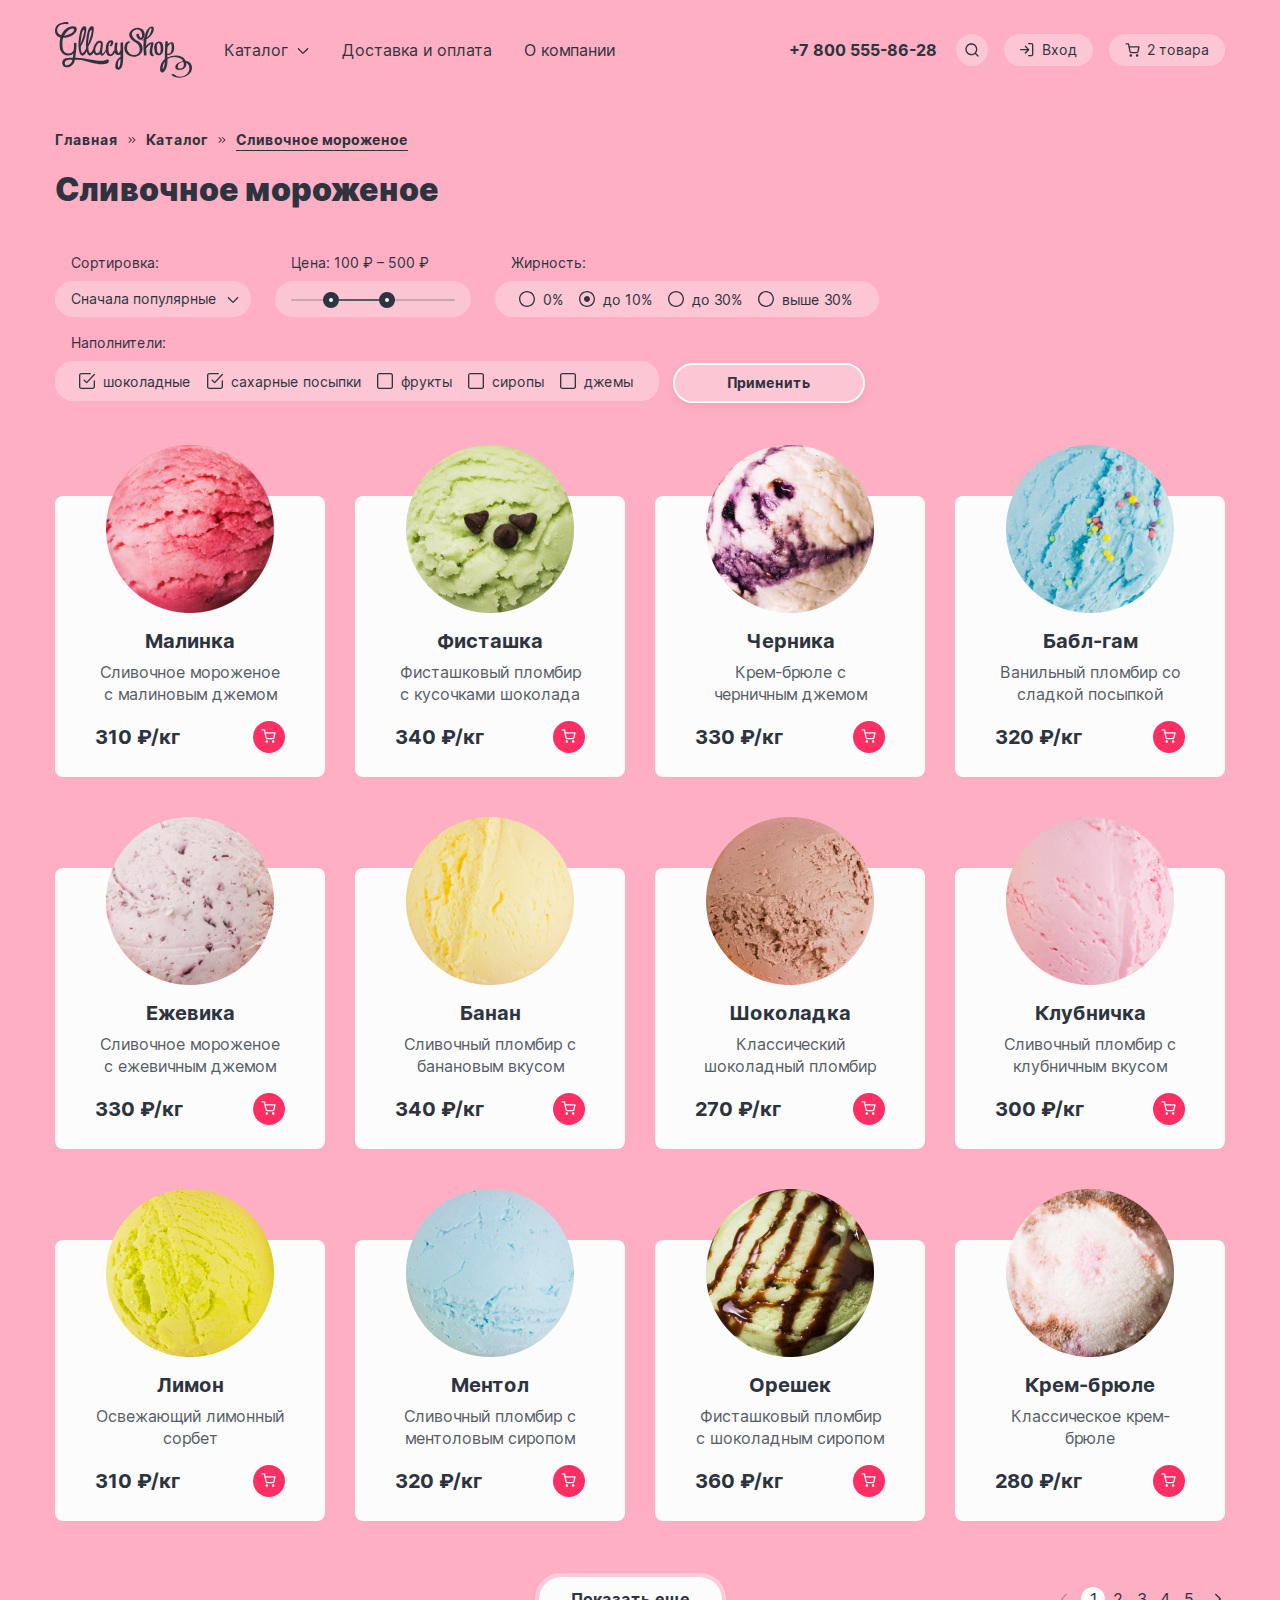
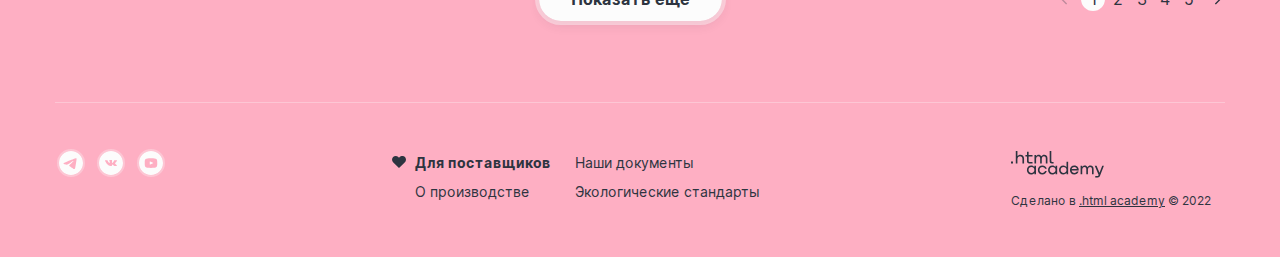
==== commit 05767552: "Слайдер на главной странице" ====
--- a/catalog.html
+++ b/catalog.html
@@ -8,7 +8,7 @@
   <link rel="stylesheet" href="styles/styles.css">
   <title>Глейси</title>
 </head>
-<body>
+<body class="pink">
   <div class="wrapper">
     <header class="header">
       <nav class="navigation">
--- a/styles/styles.css
+++ b/styles/styles.css
@@ -34,7 +34,18 @@
   font-size: 16px;
   line-height: 22px;
   color: #565c66;
+}
+
+.pink {
   background-color: #feafc3;
+}
+
+.blue {
+  background-color: #69a9ff;
+}
+
+.yellow {
+  background-color: #fcc850;
 }
 
 .wrapper {
@@ -63,6 +74,8 @@
 }
 
 .navigation-list,
+.slider-list,
+.slider,
 .slider-pagination-list,
 .social-list,
 .products-list,
@@ -159,10 +172,46 @@
   font: inherit;
   font-size: 16px;
   line-height: 20px;
+  background-color: #ffffff;
   color: #2d3440;
   border: none;
   outline: 1px solid #b9b9b9;
   border-radius: 4px;
+}
+
+.form-input::placeholder {
+  color: #b9b9b9;
+}
+
+.form-input:empty {
+  outline: 1px solid #b9b9b9;
+}
+
+.form-input:hover {
+  outline: 1px solid #2d3440;
+}
+
+.form-input:focus {
+  outline: 2px solid #2d3440;
+}
+
+.form-input:invalid {
+  outline: 1px solid #ea5454;
+}
+
+.form-input:invalid:hover {
+  outline: 2px solid #ea5454;
+}
+
+.form-input:disabled {
+  background-color: #e7e7e7;
+  outline: 1px solid #b9b9b9;
+  opacity: 0.65;
+}
+
+.form-input:disabled:hover {
+  background-color: #e7e7e7;
+  outline: 1px solid #b9b9b9;
 }
 
 .navigation {
@@ -212,40 +261,14 @@
   padding: 8px 38px 8px 16px;
 }
 
-.navigation-link-active {
-  color: #fcfcfc;
-  background-color: #ff4a78;
-  border-radius: 30px;
-}
-
-.navigation-link-active:hover {
-  background-color: #ff4a78;
-  opacity: 0.6;
-}
-
-.navigation-link-active:focus {
-  background-color: #ff4a78;
-  outline: 2px solid #000000;
-}
-
-.navigation-link-active:active {
-  background-color: #ff4a78;
-  opacity: 0.3;
-  outline: none;
-}
-
-.navigation-link-active svg {
-  fill: #fcfcfc;
-}
-
 .navigation-link-active .navigation-popover-arrow-icon {
   transform: rotate(180deg);
 }
 
 .navigation-popover-arrow-icon {
   position: absolute;
-  right: 16px;
-  top: 12px;
+  right: 15px;
+  top: 10px;
   fill: #2d3440;
 }
 
@@ -299,6 +322,10 @@
 
 .navigation-logo {
   margin-right: 16px;
+}
+
+.logo {
+  display: block;
 }
 
 .navigation-user .navigation-link {
@@ -382,7 +409,7 @@
 .navigation-login-icon {
   position: absolute;
   top: 8px;
-  left: 16px;
+  left: 15px;
   fill: #2d3440;
 }
 
@@ -469,7 +496,7 @@
 
 .navigation-cart-icon {
   position: absolute;
-  top: 6px;
+  top: 8px;
   left: 16px;
   fill: #2d3440;
 }
@@ -629,13 +656,39 @@
 
 .slider-product {
   display: grid;
-  grid-template-columns: 1fr 630px;
+  grid-template-columns: 1fr 640px;
   padding-top: 27px;
   margin-bottom: 80px;
 }
 
-.slider-product-wrapper {
+.slider-list {
+  grid-column: 1 / -1;
+}
+
+.slider-pagination {
   grid-column: 1 / 2;
+}
+
+.slider-social {
+  grid-column: 2 / 3;
+}
+
+.slider-item {
+  display: none;
+}
+
+.slider-item-current {
+  display: grid;
+  grid-template-columns: 1fr 630px;
+}
+
+.slider-item-images-wrapper {
+  display: flex;
+  align-items: center;
+  gap: 41px;
+}
+
+.slider-item-desc-wrapper {
   padding-top: 114px;
   padding-left: 70px;
   padding-bottom: 114px;
@@ -658,20 +711,63 @@
   color: #2d3440;
 }
 
+.slider-item-image {
+  position: relative;
+}
+
 .slider-image {
   display: block;
   padding: 0 21px;
 }
 
-.slider {
-  background-image: url("../images/strawberry-slide-next-1.png"), url("../images/strawberry-slide-next-2.png");
-  background-repeat: no-repeat, no-repeat;
-  background-position: right 141px center , right center;
-}
-
-.slider-wrapper {
+.slider-image-wrapper {
   position: relative;
-  width: 348px;
+}
+
+.slider-image-wrapper::after {
+  position: absolute;
+  content: "";
+  left: calc(50% - 312px/2 + 3px);
+  top: calc(50% - 312px/2);
+  width: 312px;
+  height: 312px;
+  border-radius: 50%;
+  z-index: -1;
+}
+
+.slider-image-next {
+  position: relative;
+  opacity: 0.4;
+}
+
+.slider-image-next .slider-image {
+  padding: 0;
+}
+
+.slider-image-next::after {
+  position: absolute;
+  content: "";
+  left: calc(50% - 100px/2);
+  top: calc(50% - 100px/2);
+  width: 100px;
+  height: 100px;
+  border-radius: 50%;
+  z-index: -1;
+}
+
+.pink .slider-image-wrapper::after,
+.pink .slider-image-next::after {
+  background-color: #ffcbd8;
+}
+
+.blue .slider-image-wrapper::after,
+.blue .slider-image-next::after {
+  background-color: #9fc8ff;
+}
+
+.yellow .slider-image-wrapper::after,
+.yellow .slider-image-next::after {
+  background-color: #fcdc92;
 }
 
 .slider-controls {
@@ -1333,6 +1429,14 @@
   resize: none;
 }
 
+.modal-textarea:hover {
+  outline: 1px solid #2d3440;
+}
+
+.modal-textarea:focus {
+  outline: 2px solid #2d3440;
+}
+
 .modal-button {
   margin-top: 16px;
   align-self: flex-end;
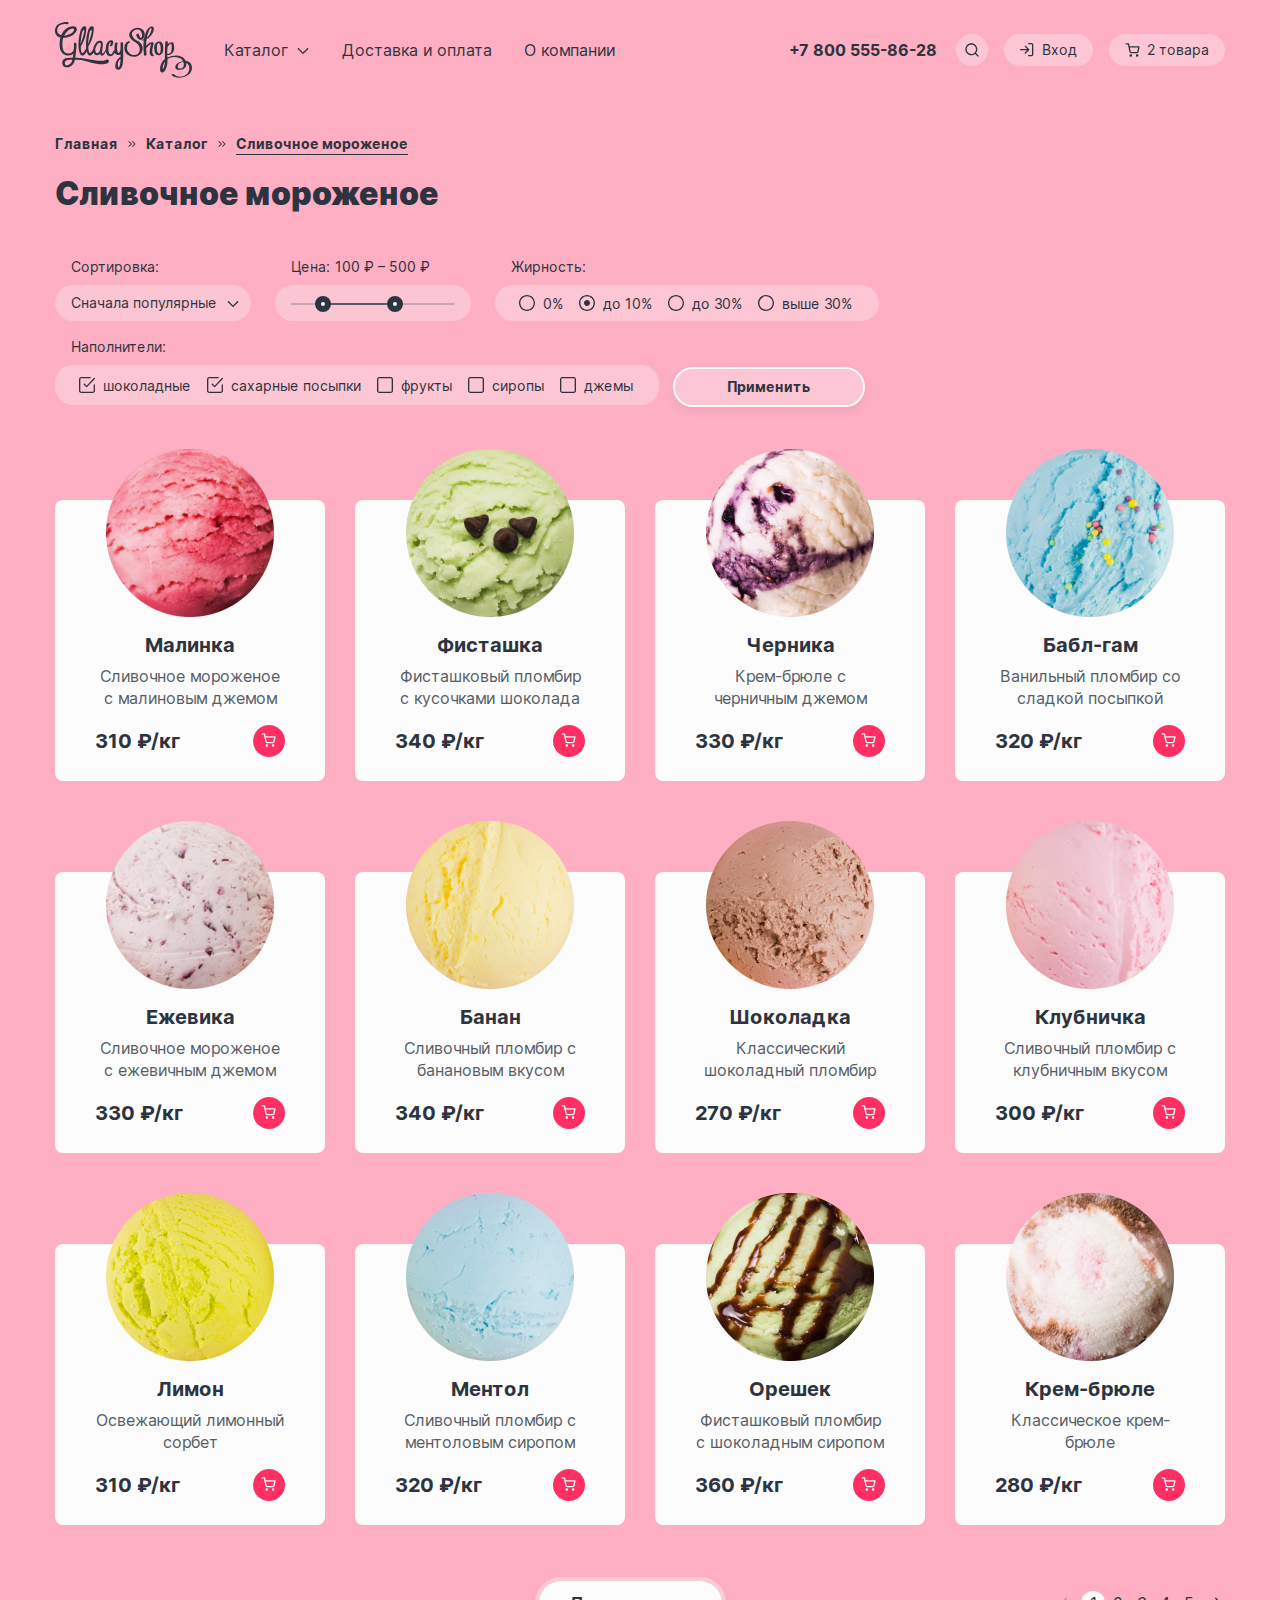
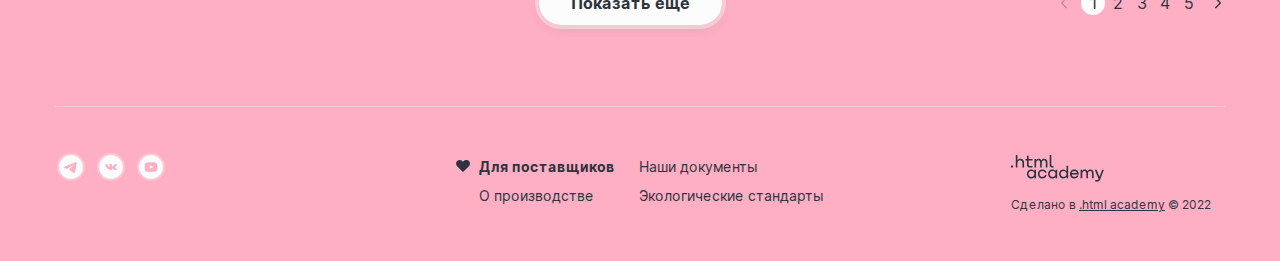
==== commit 3c5b0734: "Исправление отступов у меню в футере, исправления в range-bar в каталоге" ====
--- a/catalog.html
+++ b/catalog.html
@@ -166,10 +166,22 @@
             </select>
           </fieldset>
           <fieldset class="filter-group filter-group-price">
-            <legend class="filter-title">Цена: 100 ₽ – 500 ₽</legend>
+            <legend class="filter-title">
+              Цена:
+              <label class="control">
+                <span class="range-input">
+                  <input class="visually-hidden" type="number" name="min-price" value="100">
+                  <span>100</span> ₽ –
+                </span>
+                <span class="range-input">
+                  <input class="visually-hidden" type="number" name="max-price" value="500">
+                  <span>500</span> ₽
+                </span>
+              </label>
+            </legend>
             <div class="range-wrapper">
               <div class="range">
-                <div class="range-bar" style="left: 32px; width: 72px;">
+                <div class="range-bar" style="left: 24px; width: 88px;">
                   <button class="range-toggle toggle-min" type="button">
                     <span class="visually-hidden">Уменьшить цену</span>
                   </button>
@@ -486,7 +498,7 @@
     </main>
     <footer class="footer catalog-footer">
       <div class="footer-wrapper">
-        <ul class="social-list">
+        <ul class="social-list footer-social-list">
           <li class="social-item">
             <a class="social-item-link" href="https://t.me/htmlacademy">
               <svg class="social-link-icon" width="16" height="16" viewBox="0 0 16 16" fill="currentColor" xmlns="http://www.w3.org/2000/svg">
--- a/styles/styles.css
+++ b/styles/styles.css
@@ -195,11 +195,12 @@
   outline: 2px solid #2d3440;
 }
 
-.form-input:invalid {
+.form-input:invalid:not(:placeholder-shown) {
   outline: 1px solid #ea5454;
 }
 
-.form-input:invalid:hover {
+.form-input:invalid:not(:placeholder-shown):hover,
+.form-input:invalid:not(:placeholder-shown):focus {
   outline: 2px solid #ea5454;
 }
 
@@ -1072,12 +1073,15 @@
 }
 
 .advantages {
+  padding: 24px;
   margin-bottom: 80px;
+  background-image: url("../images/advantages-border-pattern.png");
+  border-radius: 16px;
+}
+
+.advantages-wrapper {
   padding: 56px 40px;
   background-color: #ffffff;
-  border: 24px solid;
-  border-image: url("../images/advantages-border.png");
-  border-image-slice: 30;
   border-radius: 16px;
 }
 
@@ -1158,12 +1162,17 @@
 }
 
 .submit {
+  padding: 6px;
+  background-image: url("../images/submit-border.png");
+  background-position: center;
+  background-size: 570px 224px;
+  border-radius: 16px;
+}
+
+.submit-wrapper {
   padding: 26px;
   background-color: #ffffff;
   border-radius: 16px;
-  border: 6px solid;
-  border-image: url("../images/submit-border.png");
-  border-image-slice: 16;
 }
 
 .submit-description {
@@ -1250,6 +1259,87 @@
   margin: 0 auto;
 }
 
+.form-label {
+  display: flex;
+}
+
+.form-label-icon {
+  position: relative;
+  padding-right: 16px;
+}
+
+.tooltip {
+  position: relative;
+  margin-top: 3px;
+  margin-left: 4px;
+  width: 16px;
+  height: 16px;
+}
+
+.tooltip-toggle {
+  display: block;
+  padding: 0;
+  margin: 0;
+  border: none;
+  background-color: transparent;
+}
+
+.tooltip-icon {
+  display: block;
+  width: 100%;
+  height: 100%;
+}
+
+.tooltip-toggle:hover .tooltip-icon {
+  color: #2d3440;
+}
+
+.tooltip-text {
+  box-sizing: border-box;
+  position: absolute;
+  display: none;
+  top: -9px;
+  left: 22px;
+  min-width: 162px;
+  padding: 10px 8px;
+  margin-left: 2px;
+  font-size: 12px;
+  line-height: 16px;
+  color: #565c66;
+  background-color: #fcfcfc;
+  border: 1px solid #B9B9B9;
+  box-shadow: 0 2px 12px rgba(173, 152, 143, 0.18);
+  border-radius: 1px;
+  z-index: 1;
+}
+
+.tooltip-text::before,
+.tooltip-text::after {
+  position: absolute;
+  display: block;
+  content: "";
+  top: 9px;
+  width: 0;
+  height: 0;
+  border: 7px solid transparent;
+  border-left-width: 0;
+}
+
+.tooltip-text::before {
+  left: -8px;
+  border-right-color: #b9b9b9;
+}
+
+.tooltip-text::after {
+  left: -7px;
+  border-right-color: #fcfcfc;
+}
+
+.tooltip-toggle:hover + .tooltip-text,
+.tooltip-toggle:focus + .tooltip-text {
+  display: block;
+}
+
 .contacts {
   padding: 64px;
   background-image: url("../images/contacts-background.jpg");
@@ -1303,13 +1393,14 @@
 }
 
 .footer-social-list {
-  max-width: 168px;
+  min-width: 208px;
 }
 
 .footer-menu {
   display: grid;
   grid-template-columns: repeat(2, auto);
   column-gap: 24px;
+  padding-left: 24px;;
 }
 
 .footer-menu-link {
@@ -1474,7 +1565,7 @@
 }
 
 .main-catalog {
-  padding-top: 32px;
+  padding-top: 36px;
 }
 
 .catalog-title {
@@ -1511,6 +1602,7 @@
 }
 
 .filter-title {
+  display: inline-flex;
   padding-left: 16px;
   margin-bottom: 8px;
   font-size: 14px;
@@ -1622,6 +1714,10 @@
   position: relative;
   display: block;
   padding-left: 24px;
+}
+
+.filter-group-price .control {
+  padding-left: 5px;
 }
 
 .control-mark {
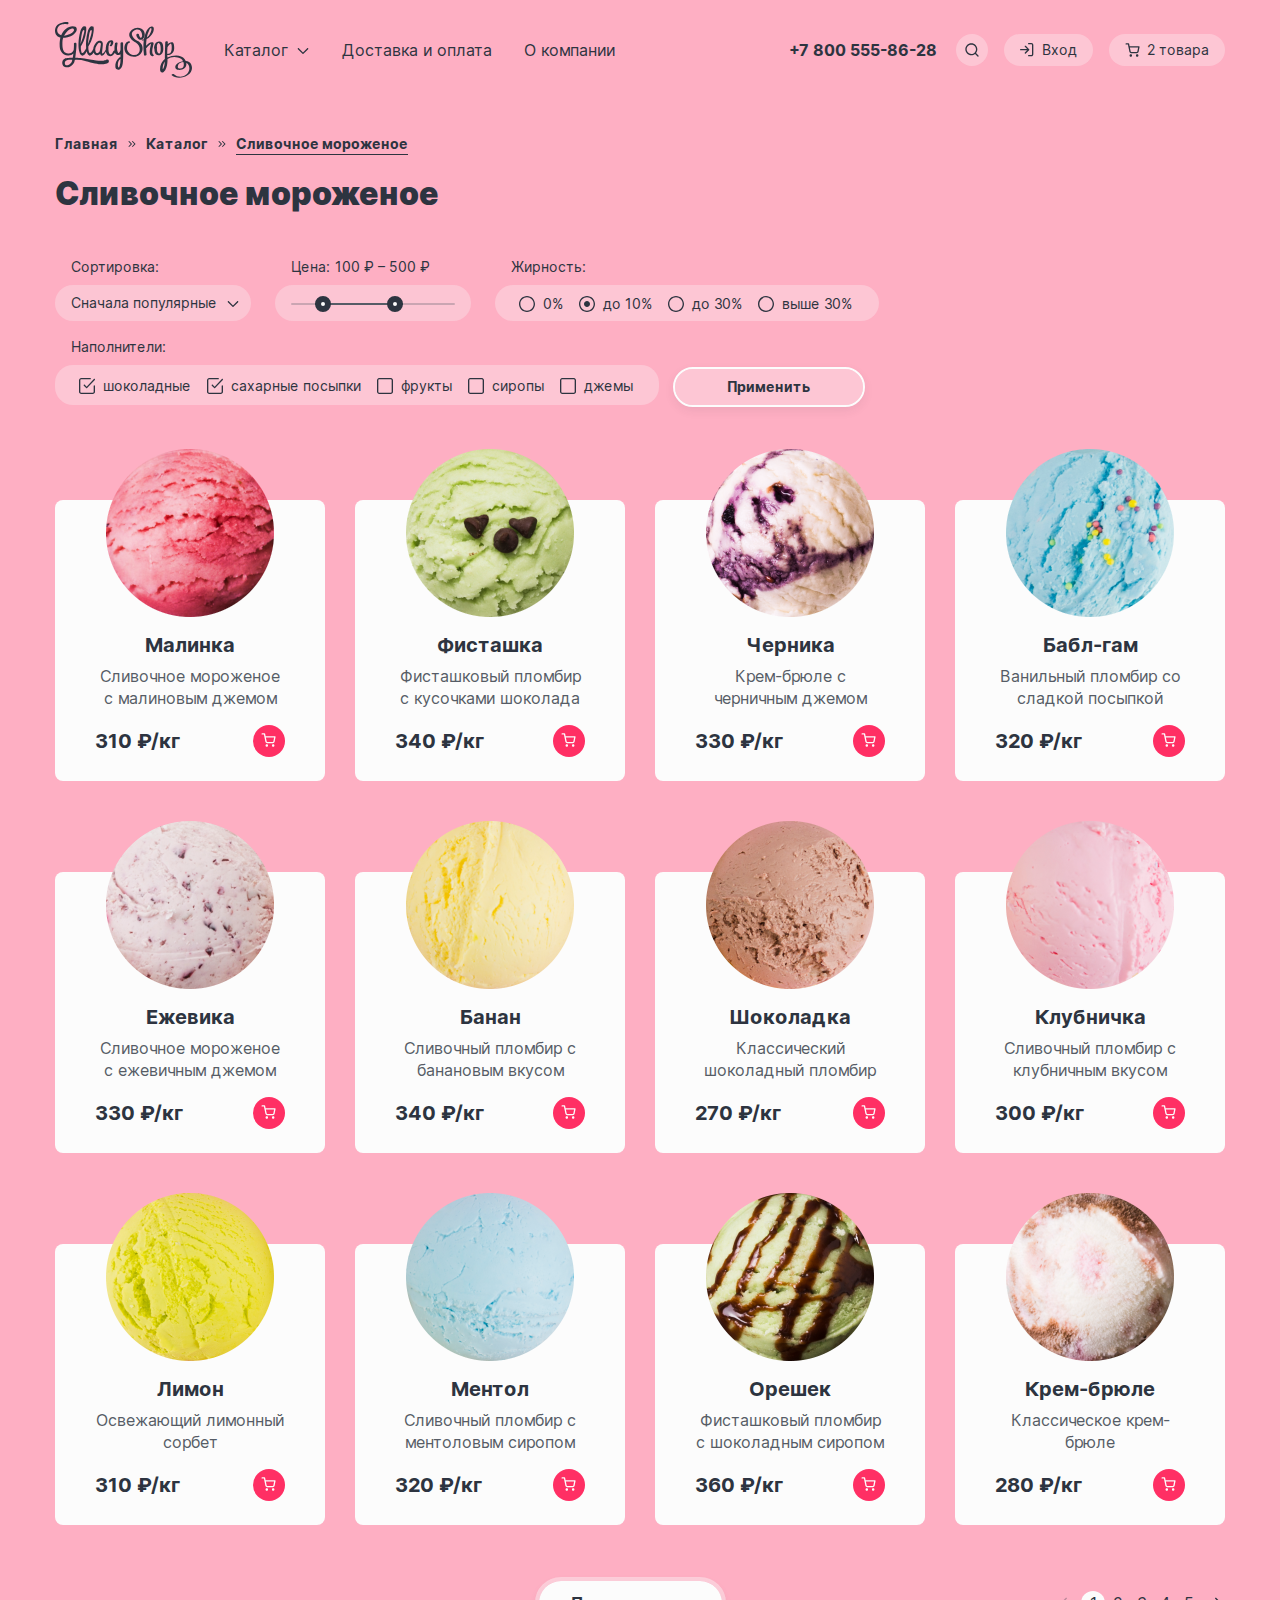
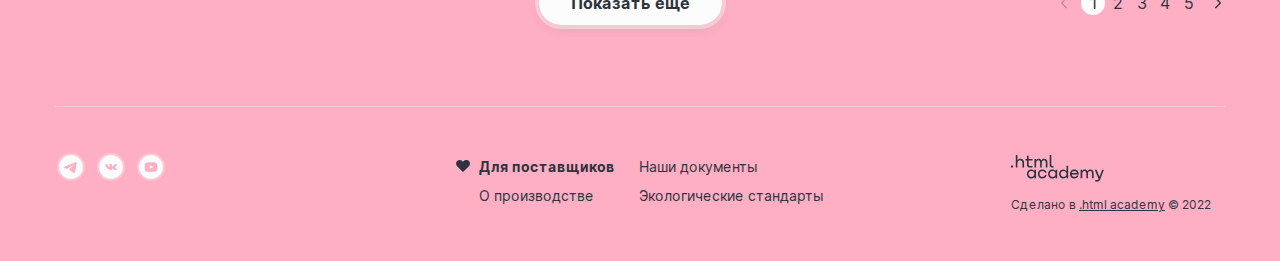
==== commit 093d832d: "Оптимизация радиокнопок и чекбоксов в фильтре" ====
--- a/catalog.html
+++ b/catalog.html
@@ -4,7 +4,7 @@
   <meta charset="UTF-8">
   <meta http-equiv="X-UA-Compatible" content="IE=edge">
   <meta name="viewport" content="width=device-width, initial-scale=1.0">
-  <link rel="icon" href="images/favicon.svg">
+  <link rel="icon" type="image/png" sizes="32x32" href="images/favicon.png">
   <link rel="stylesheet" href="styles/styles.css">
   <title>Глейси</title>
 </head>
@@ -63,7 +63,7 @@
             </a>
             <div class="popover popover-search">
               <form class="popover-search-form" action="https://echo.htmlacademy.ru/" method="get">
-                <input class="form-input" type="text" placeholder="Поиск по сайту">
+                <input class="form-input" type="search" placeholder="Поиск по сайту">
               </form>
             </div>
           </li>
@@ -197,29 +197,57 @@
             <ul class="filter-list">
               <li class="filter-item">
                 <label class="control">
-                  <input class="visually-hidden control-input" type="radio" name="product-group">
-                  <span class="control-mark"></span>
+                  <input class="visually-hidden control-input" type="radio" name="product-group-fat" value="0%">
+                  <span class="control-mark">
+                    <svg class="control-mark-icon" width="16" height="16" viewBox="0 0 16 16" fill="defaultColor" xmlns="http://www.w3.org/2000/svg">
+                      <path fill-rule="evenodd" clip-rule="evenodd" d="M8.00194 1.33332C8.00116 1.33333 8.00037 1.33333 7.99958 1.33333C4.31791 1.33333 1.33333 4.31791 1.33333 7.99957C1.33333 11.6806 4.31686 14.6648 7.99763 14.6658C7.99842 14.6658 7.99921 14.6658 8 14.6658C11.6817 14.6658 14.6662 11.6812 14.6662 7.99956C14.6662 4.31855 11.6827 1.33438 8.00194 1.33332ZM8.00194 15.9991C8.00116 15.9991 8.00037 15.9991 7.99958 15.9991C3.58153 15.9991 0 12.4176 0 7.99957C0 3.5825 3.57996 0.00157573 7.99666 -2.00795e-06C7.99777 -7.46214e-06 7.99888 -1.01924e-05 8 -1.01924e-05C12.418 -1.01924e-05 15.9996 3.58152 15.9996 7.99956C15.9996 12.417 12.4191 15.9981 8.00194 15.9991Z"/>
+                    </svg>
+                    <svg class="control-mark-icon-checked" width="16" height="16" viewBox="0 0 16 16" fill="defaultColor" xmlns="http://www.w3.org/2000/svg">
+                      <path fill-rule="evenodd" clip-rule="evenodd" d="M14.6667 8C14.6667 11.6819 11.6819 14.6667 8 14.6667C4.3181 14.6667 1.33333 11.6819 1.33333 8C1.33333 4.3181 4.3181 1.33333 8 1.33333C11.6819 1.33333 14.6667 4.3181 14.6667 8ZM8 16C12.4183 16 16 12.4183 16 8C16 3.58172 12.4183 0 8 0C3.58172 0 0 3.58172 0 8C0 12.4183 3.58172 16 8 16ZM8 11C9.65685 11 11 9.65685 11 8C11 6.34315 9.65685 5 8 5C6.34315 5 5 6.34315 5 8C5 9.65685 6.34315 11 8 11Z"/>
+                    </svg>
+                  </span>
                   <span class="control-label">0%</span>
                 </label>
               </li>
               <li class="filter-item">
                 <label class="control">
-                  <input class="visually-hidden control-input" type="radio" name="product-group" checked>
-                  <span class="control-mark"></span>
+                  <input class="visually-hidden control-input" type="radio" name="product-group-fat" value="до 10%" checked>
+                  <span class="control-mark">
+                    <svg class="control-mark-icon" width="16" height="16" viewBox="0 0 16 16" fill="defaultColor" xmlns="http://www.w3.org/2000/svg">
+                      <path fill-rule="evenodd" clip-rule="evenodd" d="M8.00194 1.33332C8.00116 1.33333 8.00037 1.33333 7.99958 1.33333C4.31791 1.33333 1.33333 4.31791 1.33333 7.99957C1.33333 11.6806 4.31686 14.6648 7.99763 14.6658C7.99842 14.6658 7.99921 14.6658 8 14.6658C11.6817 14.6658 14.6662 11.6812 14.6662 7.99956C14.6662 4.31855 11.6827 1.33438 8.00194 1.33332ZM8.00194 15.9991C8.00116 15.9991 8.00037 15.9991 7.99958 15.9991C3.58153 15.9991 0 12.4176 0 7.99957C0 3.5825 3.57996 0.00157573 7.99666 -2.00795e-06C7.99777 -7.46214e-06 7.99888 -1.01924e-05 8 -1.01924e-05C12.418 -1.01924e-05 15.9996 3.58152 15.9996 7.99956C15.9996 12.417 12.4191 15.9981 8.00194 15.9991Z"/>
+                    </svg>
+                    <svg class="control-mark-icon-checked" width="16" height="16" viewBox="0 0 16 16" fill="defaultColor" xmlns="http://www.w3.org/2000/svg">
+                      <path fill-rule="evenodd" clip-rule="evenodd" d="M14.6667 8C14.6667 11.6819 11.6819 14.6667 8 14.6667C4.3181 14.6667 1.33333 11.6819 1.33333 8C1.33333 4.3181 4.3181 1.33333 8 1.33333C11.6819 1.33333 14.6667 4.3181 14.6667 8ZM8 16C12.4183 16 16 12.4183 16 8C16 3.58172 12.4183 0 8 0C3.58172 0 0 3.58172 0 8C0 12.4183 3.58172 16 8 16ZM8 11C9.65685 11 11 9.65685 11 8C11 6.34315 9.65685 5 8 5C6.34315 5 5 6.34315 5 8C5 9.65685 6.34315 11 8 11Z"/>
+                    </svg>
+                  </span>
                   <span class="control-label">до 10%</span>
                 </label>
               </li>
               <li class="filter-item">
                 <label class="control">
-                  <input class="visually-hidden control-input" type="radio" name="product-group">
-                  <span class="control-mark"></span>
+                  <input class="visually-hidden control-input" type="radio" name="product-group-fat" value="до 30%">
+                  <span class="control-mark">
+                    <svg class="control-mark-icon" width="16" height="16" viewBox="0 0 16 16" fill="defaultColor" xmlns="http://www.w3.org/2000/svg">
+                      <path fill-rule="evenodd" clip-rule="evenodd" d="M8.00194 1.33332C8.00116 1.33333 8.00037 1.33333 7.99958 1.33333C4.31791 1.33333 1.33333 4.31791 1.33333 7.99957C1.33333 11.6806 4.31686 14.6648 7.99763 14.6658C7.99842 14.6658 7.99921 14.6658 8 14.6658C11.6817 14.6658 14.6662 11.6812 14.6662 7.99956C14.6662 4.31855 11.6827 1.33438 8.00194 1.33332ZM8.00194 15.9991C8.00116 15.9991 8.00037 15.9991 7.99958 15.9991C3.58153 15.9991 0 12.4176 0 7.99957C0 3.5825 3.57996 0.00157573 7.99666 -2.00795e-06C7.99777 -7.46214e-06 7.99888 -1.01924e-05 8 -1.01924e-05C12.418 -1.01924e-05 15.9996 3.58152 15.9996 7.99956C15.9996 12.417 12.4191 15.9981 8.00194 15.9991Z"/>
+                    </svg>
+                    <svg class="control-mark-icon-checked" width="16" height="16" viewBox="0 0 16 16" fill="defaultColor" xmlns="http://www.w3.org/2000/svg">
+                      <path fill-rule="evenodd" clip-rule="evenodd" d="M14.6667 8C14.6667 11.6819 11.6819 14.6667 8 14.6667C4.3181 14.6667 1.33333 11.6819 1.33333 8C1.33333 4.3181 4.3181 1.33333 8 1.33333C11.6819 1.33333 14.6667 4.3181 14.6667 8ZM8 16C12.4183 16 16 12.4183 16 8C16 3.58172 12.4183 0 8 0C3.58172 0 0 3.58172 0 8C0 12.4183 3.58172 16 8 16ZM8 11C9.65685 11 11 9.65685 11 8C11 6.34315 9.65685 5 8 5C6.34315 5 5 6.34315 5 8C5 9.65685 6.34315 11 8 11Z"/>
+                    </svg>
+                  </span>
                   <span class="control-label">до 30%</span>
                 </label>
               </li>
               <li class="filter-item">
                 <label class="control">
-                  <input class="visually-hidden control-input" type="radio" name="product-group">
-                  <span class="control-mark"></span>
+                  <input class="visually-hidden control-input" type="radio" name="product-group-fat" value="выше 30%">
+                  <span class="control-mark">
+                    <svg class="control-mark-icon" width="16" height="16" viewBox="0 0 16 16" fill="defaultColor" xmlns="http://www.w3.org/2000/svg">
+                      <path fill-rule="evenodd" clip-rule="evenodd" d="M8.00194 1.33332C8.00116 1.33333 8.00037 1.33333 7.99958 1.33333C4.31791 1.33333 1.33333 4.31791 1.33333 7.99957C1.33333 11.6806 4.31686 14.6648 7.99763 14.6658C7.99842 14.6658 7.99921 14.6658 8 14.6658C11.6817 14.6658 14.6662 11.6812 14.6662 7.99956C14.6662 4.31855 11.6827 1.33438 8.00194 1.33332ZM8.00194 15.9991C8.00116 15.9991 8.00037 15.9991 7.99958 15.9991C3.58153 15.9991 0 12.4176 0 7.99957C0 3.5825 3.57996 0.00157573 7.99666 -2.00795e-06C7.99777 -7.46214e-06 7.99888 -1.01924e-05 8 -1.01924e-05C12.418 -1.01924e-05 15.9996 3.58152 15.9996 7.99956C15.9996 12.417 12.4191 15.9981 8.00194 15.9991Z"/>
+                    </svg>
+                    <svg class="control-mark-icon-checked" width="16" height="16" viewBox="0 0 16 16" fill="defaultColor" xmlns="http://www.w3.org/2000/svg">
+                      <path fill-rule="evenodd" clip-rule="evenodd" d="M14.6667 8C14.6667 11.6819 11.6819 14.6667 8 14.6667C4.3181 14.6667 1.33333 11.6819 1.33333 8C1.33333 4.3181 4.3181 1.33333 8 1.33333C11.6819 1.33333 14.6667 4.3181 14.6667 8ZM8 16C12.4183 16 16 12.4183 16 8C16 3.58172 12.4183 0 8 0C3.58172 0 0 3.58172 0 8C0 12.4183 3.58172 16 8 16ZM8 11C9.65685 11 11 9.65685 11 8C11 6.34315 9.65685 5 8 5C6.34315 5 5 6.34315 5 8C5 9.65685 6.34315 11 8 11Z"/>
+                    </svg>
+                  </span>
                   <span class="control-label">выше 30%</span>
                 </label>
               </li>
@@ -231,35 +259,70 @@
               <li class="filter-item">
                 <label class="control">
                   <input class="visually-hidden control-input" type="checkbox" name="chocolate" checked>
-                  <span class="control-mark"></span>
+                  <span class="control-mark">
+                    <svg class="control-mark-icon" width="16" height="16" viewBox="0 0 16 16" fill="defaultColor" xmlns="http://www.w3.org/2000/svg">
+                      <path fill-rule="evenodd" clip-rule="evenodd" d="M1.6152 1.61538C1.79575 1.43483 2.04063 1.33339 2.29596 1.33339H13.7029C13.9447 1.33339 14.0431 1.36192 14.0976 1.386C14.1553 1.4115 14.2282 1.45987 14.3837 1.61538C14.5909 1.82258 14.6657 2.04763 14.6657 2.29615V13.6647C14.665 13.6771 14.6647 13.6896 14.6647 13.7021C14.6647 13.9574 14.5632 14.2023 14.3827 14.3829C14.2021 14.5634 13.9572 14.6648 13.7019 14.6648H2.29596C2.04063 14.6648 1.79575 14.5634 1.6152 14.3829C1.43464 14.2023 1.33321 13.9574 1.33321 13.7021V2.29615C1.33321 2.04081 1.43464 1.79593 1.6152 1.61538ZM15.8382 14.5437C15.7238 14.834 15.5504 15.1008 15.3255 15.3257C14.8949 15.7563 14.3109 15.9982 13.7019 15.9982H2.29596C1.68701 15.9982 1.10299 15.7563 0.672386 15.3257C0.241786 14.8951 -0.00012207 14.311 -0.00012207 13.7021V2.29615C-0.00012207 1.68719 0.241786 1.10317 0.672386 0.672569C0.898376 0.44658 1.16662 0.272564 1.45855 0.158214C1.57479 0.0595667 1.72529 6.10352e-05 1.88969 6.10352e-05H2.29596H13.7029C14.0404 6.10352e-05 14.3458 0.0379688 14.6365 0.166421C14.924 0.293453 15.1376 0.483702 15.3265 0.672572C15.8081 1.15413 15.999 1.72995 15.999 2.29615V14.1094C15.999 14.2753 15.9384 14.4271 15.8382 14.5437Z"/>
+                    </svg>
+                    <svg class="control-mark-icon-checked" width="16" height="16" viewBox="0 0 16 16" fill="defaultColor" xmlns="http://www.w3.org/2000/svg">
+                      <path fill-rule="evenodd" clip-rule="evenodd" d="M1.61526 1.61526C1.79573 1.43471 2.04045 1.33333 2.29556 1.33333H11.2544C11.6226 1.33333 11.9211 1.03486 11.9211 0.666667C11.9211 0.298477 11.6226 0 11.2544 0H2.29556C1.68665 0 1.10273 0.241993 0.672253 0.672654C0.241784 1.1033 0 1.68733 0 2.29624V13.7033C0 14.3122 0.241784 14.8962 0.672253 15.3269C1.10273 15.7575 1.68665 15.9995 2.29556 15.9995H13.6978C14.3067 15.9995 14.8906 15.7575 15.3211 15.3269C15.7515 14.8962 15.9933 14.3122 15.9933 13.7033V7.99976C15.9933 7.63157 15.6949 7.3331 15.3267 7.3331C14.9585 7.3331 14.66 7.63157 14.66 7.99976V13.7033C14.66 13.9588 14.5586 14.2037 14.3781 14.3843C14.1976 14.5648 13.9529 14.6662 13.6978 14.6662H2.29556C2.04045 14.6662 1.79573 14.5648 1.61526 14.3843C1.43478 14.2037 1.33333 13.9588 1.33333 13.7033V2.29624C1.33333 2.04077 1.43478 1.79582 1.61526 1.61526ZM15.8166 1.9404C16.0698 1.6731 16.0584 1.25115 15.7911 0.997933C15.5238 0.74472 15.1019 0.756136 14.8486 1.02343L7.61402 8.66042L5.78242 6.72695C5.52921 6.45966 5.10725 6.44824 4.83996 6.70145C4.57266 6.95467 4.56125 7.37662 4.81446 7.64392L7.13004 10.0883C7.25594 10.2212 7.43095 10.2965 7.61402 10.2965C7.79709 10.2965 7.9721 10.2212 8.098 10.0883L15.8166 1.9404Z"/>
+                    </svg>
+                  </span>
                   <span class="control-label">шоколадные</span>
                 </label>
               </li>
               <li class="filter-item">
                 <label class="control">
                   <input class="visually-hidden control-input" type="checkbox" name="sugar" checked>
-                  <span class="control-mark"></span>
+                  <span class="control-mark">
+                    <svg class="control-mark-icon" width="16" height="16" viewBox="0 0 16 16" fill="defaultColor" xmlns="http://www.w3.org/2000/svg">
+                      <path fill-rule="evenodd" clip-rule="evenodd" d="M1.6152 1.61538C1.79575 1.43483 2.04063 1.33339 2.29596 1.33339H13.7029C13.9447 1.33339 14.0431 1.36192 14.0976 1.386C14.1553 1.4115 14.2282 1.45987 14.3837 1.61538C14.5909 1.82258 14.6657 2.04763 14.6657 2.29615V13.6647C14.665 13.6771 14.6647 13.6896 14.6647 13.7021C14.6647 13.9574 14.5632 14.2023 14.3827 14.3829C14.2021 14.5634 13.9572 14.6648 13.7019 14.6648H2.29596C2.04063 14.6648 1.79575 14.5634 1.6152 14.3829C1.43464 14.2023 1.33321 13.9574 1.33321 13.7021V2.29615C1.33321 2.04081 1.43464 1.79593 1.6152 1.61538ZM15.8382 14.5437C15.7238 14.834 15.5504 15.1008 15.3255 15.3257C14.8949 15.7563 14.3109 15.9982 13.7019 15.9982H2.29596C1.68701 15.9982 1.10299 15.7563 0.672386 15.3257C0.241786 14.8951 -0.00012207 14.311 -0.00012207 13.7021V2.29615C-0.00012207 1.68719 0.241786 1.10317 0.672386 0.672569C0.898376 0.44658 1.16662 0.272564 1.45855 0.158214C1.57479 0.0595667 1.72529 6.10352e-05 1.88969 6.10352e-05H2.29596H13.7029C14.0404 6.10352e-05 14.3458 0.0379688 14.6365 0.166421C14.924 0.293453 15.1376 0.483702 15.3265 0.672572C15.8081 1.15413 15.999 1.72995 15.999 2.29615V14.1094C15.999 14.2753 15.9384 14.4271 15.8382 14.5437Z"/>
+                    </svg>
+                    <svg class="control-mark-icon-checked" width="16" height="16" viewBox="0 0 16 16" fill="defaultColor" xmlns="http://www.w3.org/2000/svg">
+                      <path fill-rule="evenodd" clip-rule="evenodd" d="M1.61526 1.61526C1.79573 1.43471 2.04045 1.33333 2.29556 1.33333H11.2544C11.6226 1.33333 11.9211 1.03486 11.9211 0.666667C11.9211 0.298477 11.6226 0 11.2544 0H2.29556C1.68665 0 1.10273 0.241993 0.672253 0.672654C0.241784 1.1033 0 1.68733 0 2.29624V13.7033C0 14.3122 0.241784 14.8962 0.672253 15.3269C1.10273 15.7575 1.68665 15.9995 2.29556 15.9995H13.6978C14.3067 15.9995 14.8906 15.7575 15.3211 15.3269C15.7515 14.8962 15.9933 14.3122 15.9933 13.7033V7.99976C15.9933 7.63157 15.6949 7.3331 15.3267 7.3331C14.9585 7.3331 14.66 7.63157 14.66 7.99976V13.7033C14.66 13.9588 14.5586 14.2037 14.3781 14.3843C14.1976 14.5648 13.9529 14.6662 13.6978 14.6662H2.29556C2.04045 14.6662 1.79573 14.5648 1.61526 14.3843C1.43478 14.2037 1.33333 13.9588 1.33333 13.7033V2.29624C1.33333 2.04077 1.43478 1.79582 1.61526 1.61526ZM15.8166 1.9404C16.0698 1.6731 16.0584 1.25115 15.7911 0.997933C15.5238 0.74472 15.1019 0.756136 14.8486 1.02343L7.61402 8.66042L5.78242 6.72695C5.52921 6.45966 5.10725 6.44824 4.83996 6.70145C4.57266 6.95467 4.56125 7.37662 4.81446 7.64392L7.13004 10.0883C7.25594 10.2212 7.43095 10.2965 7.61402 10.2965C7.79709 10.2965 7.9721 10.2212 8.098 10.0883L15.8166 1.9404Z"/>
+                    </svg>
+                  </span>
                   <span class="control-label">сахарные посыпки</span>
                 </label>
               </li>
               <li class="filter-item">
                 <label class="control">
                   <input class="visually-hidden control-input" type="checkbox" name="fruits">
-                  <span class="control-mark"></span>
+                  <span class="control-mark">
+                    <svg class="control-mark-icon" width="16" height="16" viewBox="0 0 16 16" fill="defaultColor" xmlns="http://www.w3.org/2000/svg">
+                      <path fill-rule="evenodd" clip-rule="evenodd" d="M1.6152 1.61538C1.79575 1.43483 2.04063 1.33339 2.29596 1.33339H13.7029C13.9447 1.33339 14.0431 1.36192 14.0976 1.386C14.1553 1.4115 14.2282 1.45987 14.3837 1.61538C14.5909 1.82258 14.6657 2.04763 14.6657 2.29615V13.6647C14.665 13.6771 14.6647 13.6896 14.6647 13.7021C14.6647 13.9574 14.5632 14.2023 14.3827 14.3829C14.2021 14.5634 13.9572 14.6648 13.7019 14.6648H2.29596C2.04063 14.6648 1.79575 14.5634 1.6152 14.3829C1.43464 14.2023 1.33321 13.9574 1.33321 13.7021V2.29615C1.33321 2.04081 1.43464 1.79593 1.6152 1.61538ZM15.8382 14.5437C15.7238 14.834 15.5504 15.1008 15.3255 15.3257C14.8949 15.7563 14.3109 15.9982 13.7019 15.9982H2.29596C1.68701 15.9982 1.10299 15.7563 0.672386 15.3257C0.241786 14.8951 -0.00012207 14.311 -0.00012207 13.7021V2.29615C-0.00012207 1.68719 0.241786 1.10317 0.672386 0.672569C0.898376 0.44658 1.16662 0.272564 1.45855 0.158214C1.57479 0.0595667 1.72529 6.10352e-05 1.88969 6.10352e-05H2.29596H13.7029C14.0404 6.10352e-05 14.3458 0.0379688 14.6365 0.166421C14.924 0.293453 15.1376 0.483702 15.3265 0.672572C15.8081 1.15413 15.999 1.72995 15.999 2.29615V14.1094C15.999 14.2753 15.9384 14.4271 15.8382 14.5437Z"/>
+                    </svg>
+                    <svg class="control-mark-icon-checked" width="16" height="16" viewBox="0 0 16 16" fill="defaultColor" xmlns="http://www.w3.org/2000/svg">
+                      <path fill-rule="evenodd" clip-rule="evenodd" d="M1.61526 1.61526C1.79573 1.43471 2.04045 1.33333 2.29556 1.33333H11.2544C11.6226 1.33333 11.9211 1.03486 11.9211 0.666667C11.9211 0.298477 11.6226 0 11.2544 0H2.29556C1.68665 0 1.10273 0.241993 0.672253 0.672654C0.241784 1.1033 0 1.68733 0 2.29624V13.7033C0 14.3122 0.241784 14.8962 0.672253 15.3269C1.10273 15.7575 1.68665 15.9995 2.29556 15.9995H13.6978C14.3067 15.9995 14.8906 15.7575 15.3211 15.3269C15.7515 14.8962 15.9933 14.3122 15.9933 13.7033V7.99976C15.9933 7.63157 15.6949 7.3331 15.3267 7.3331C14.9585 7.3331 14.66 7.63157 14.66 7.99976V13.7033C14.66 13.9588 14.5586 14.2037 14.3781 14.3843C14.1976 14.5648 13.9529 14.6662 13.6978 14.6662H2.29556C2.04045 14.6662 1.79573 14.5648 1.61526 14.3843C1.43478 14.2037 1.33333 13.9588 1.33333 13.7033V2.29624C1.33333 2.04077 1.43478 1.79582 1.61526 1.61526ZM15.8166 1.9404C16.0698 1.6731 16.0584 1.25115 15.7911 0.997933C15.5238 0.74472 15.1019 0.756136 14.8486 1.02343L7.61402 8.66042L5.78242 6.72695C5.52921 6.45966 5.10725 6.44824 4.83996 6.70145C4.57266 6.95467 4.56125 7.37662 4.81446 7.64392L7.13004 10.0883C7.25594 10.2212 7.43095 10.2965 7.61402 10.2965C7.79709 10.2965 7.9721 10.2212 8.098 10.0883L15.8166 1.9404Z"/>
+                    </svg>
+                  </span>
                   <span class="control-label">фрукты</span>
                 </label>
               </li>
               <li class="filter-item">
                 <label class="control">
                   <input class="visually-hidden control-input" type="checkbox" name="syrups">
-                  <span class="control-mark"></span>
+                  <span class="control-mark">
+                    <svg class="control-mark-icon" width="16" height="16" viewBox="0 0 16 16" fill="defaultColor" xmlns="http://www.w3.org/2000/svg">
+                      <path fill-rule="evenodd" clip-rule="evenodd" d="M1.6152 1.61538C1.79575 1.43483 2.04063 1.33339 2.29596 1.33339H13.7029C13.9447 1.33339 14.0431 1.36192 14.0976 1.386C14.1553 1.4115 14.2282 1.45987 14.3837 1.61538C14.5909 1.82258 14.6657 2.04763 14.6657 2.29615V13.6647C14.665 13.6771 14.6647 13.6896 14.6647 13.7021C14.6647 13.9574 14.5632 14.2023 14.3827 14.3829C14.2021 14.5634 13.9572 14.6648 13.7019 14.6648H2.29596C2.04063 14.6648 1.79575 14.5634 1.6152 14.3829C1.43464 14.2023 1.33321 13.9574 1.33321 13.7021V2.29615C1.33321 2.04081 1.43464 1.79593 1.6152 1.61538ZM15.8382 14.5437C15.7238 14.834 15.5504 15.1008 15.3255 15.3257C14.8949 15.7563 14.3109 15.9982 13.7019 15.9982H2.29596C1.68701 15.9982 1.10299 15.7563 0.672386 15.3257C0.241786 14.8951 -0.00012207 14.311 -0.00012207 13.7021V2.29615C-0.00012207 1.68719 0.241786 1.10317 0.672386 0.672569C0.898376 0.44658 1.16662 0.272564 1.45855 0.158214C1.57479 0.0595667 1.72529 6.10352e-05 1.88969 6.10352e-05H2.29596H13.7029C14.0404 6.10352e-05 14.3458 0.0379688 14.6365 0.166421C14.924 0.293453 15.1376 0.483702 15.3265 0.672572C15.8081 1.15413 15.999 1.72995 15.999 2.29615V14.1094C15.999 14.2753 15.9384 14.4271 15.8382 14.5437Z"/>
+                    </svg>
+                    <svg class="control-mark-icon-checked" width="16" height="16" viewBox="0 0 16 16" fill="defaultColor" xmlns="http://www.w3.org/2000/svg">
+                      <path fill-rule="evenodd" clip-rule="evenodd" d="M1.61526 1.61526C1.79573 1.43471 2.04045 1.33333 2.29556 1.33333H11.2544C11.6226 1.33333 11.9211 1.03486 11.9211 0.666667C11.9211 0.298477 11.6226 0 11.2544 0H2.29556C1.68665 0 1.10273 0.241993 0.672253 0.672654C0.241784 1.1033 0 1.68733 0 2.29624V13.7033C0 14.3122 0.241784 14.8962 0.672253 15.3269C1.10273 15.7575 1.68665 15.9995 2.29556 15.9995H13.6978C14.3067 15.9995 14.8906 15.7575 15.3211 15.3269C15.7515 14.8962 15.9933 14.3122 15.9933 13.7033V7.99976C15.9933 7.63157 15.6949 7.3331 15.3267 7.3331C14.9585 7.3331 14.66 7.63157 14.66 7.99976V13.7033C14.66 13.9588 14.5586 14.2037 14.3781 14.3843C14.1976 14.5648 13.9529 14.6662 13.6978 14.6662H2.29556C2.04045 14.6662 1.79573 14.5648 1.61526 14.3843C1.43478 14.2037 1.33333 13.9588 1.33333 13.7033V2.29624C1.33333 2.04077 1.43478 1.79582 1.61526 1.61526ZM15.8166 1.9404C16.0698 1.6731 16.0584 1.25115 15.7911 0.997933C15.5238 0.74472 15.1019 0.756136 14.8486 1.02343L7.61402 8.66042L5.78242 6.72695C5.52921 6.45966 5.10725 6.44824 4.83996 6.70145C4.57266 6.95467 4.56125 7.37662 4.81446 7.64392L7.13004 10.0883C7.25594 10.2212 7.43095 10.2965 7.61402 10.2965C7.79709 10.2965 7.9721 10.2212 8.098 10.0883L15.8166 1.9404Z"/>
+                    </svg>
+                  </span>
                   <span class="control-label">сиропы</span>
                 </label>
               </li>
               <li class="filter-item">
                 <label class="control">
                   <input class="visually-hidden control-input" type="checkbox" name="jams">
-                  <span class="control-mark"></span>
+                  <span class="control-mark">
+                    <svg class="control-mark-icon" width="16" height="16" viewBox="0 0 16 16" fill="defaultColor" xmlns="http://www.w3.org/2000/svg">
+                      <path fill-rule="evenodd" clip-rule="evenodd" d="M1.6152 1.61538C1.79575 1.43483 2.04063 1.33339 2.29596 1.33339H13.7029C13.9447 1.33339 14.0431 1.36192 14.0976 1.386C14.1553 1.4115 14.2282 1.45987 14.3837 1.61538C14.5909 1.82258 14.6657 2.04763 14.6657 2.29615V13.6647C14.665 13.6771 14.6647 13.6896 14.6647 13.7021C14.6647 13.9574 14.5632 14.2023 14.3827 14.3829C14.2021 14.5634 13.9572 14.6648 13.7019 14.6648H2.29596C2.04063 14.6648 1.79575 14.5634 1.6152 14.3829C1.43464 14.2023 1.33321 13.9574 1.33321 13.7021V2.29615C1.33321 2.04081 1.43464 1.79593 1.6152 1.61538ZM15.8382 14.5437C15.7238 14.834 15.5504 15.1008 15.3255 15.3257C14.8949 15.7563 14.3109 15.9982 13.7019 15.9982H2.29596C1.68701 15.9982 1.10299 15.7563 0.672386 15.3257C0.241786 14.8951 -0.00012207 14.311 -0.00012207 13.7021V2.29615C-0.00012207 1.68719 0.241786 1.10317 0.672386 0.672569C0.898376 0.44658 1.16662 0.272564 1.45855 0.158214C1.57479 0.0595667 1.72529 6.10352e-05 1.88969 6.10352e-05H2.29596H13.7029C14.0404 6.10352e-05 14.3458 0.0379688 14.6365 0.166421C14.924 0.293453 15.1376 0.483702 15.3265 0.672572C15.8081 1.15413 15.999 1.72995 15.999 2.29615V14.1094C15.999 14.2753 15.9384 14.4271 15.8382 14.5437Z"/>
+                    </svg>
+                    <svg class="control-mark-icon-checked" width="16" height="16" viewBox="0 0 16 16" fill="defaultColor" xmlns="http://www.w3.org/2000/svg">
+                      <path fill-rule="evenodd" clip-rule="evenodd" d="M1.61526 1.61526C1.79573 1.43471 2.04045 1.33333 2.29556 1.33333H11.2544C11.6226 1.33333 11.9211 1.03486 11.9211 0.666667C11.9211 0.298477 11.6226 0 11.2544 0H2.29556C1.68665 0 1.10273 0.241993 0.672253 0.672654C0.241784 1.1033 0 1.68733 0 2.29624V13.7033C0 14.3122 0.241784 14.8962 0.672253 15.3269C1.10273 15.7575 1.68665 15.9995 2.29556 15.9995H13.6978C14.3067 15.9995 14.8906 15.7575 15.3211 15.3269C15.7515 14.8962 15.9933 14.3122 15.9933 13.7033V7.99976C15.9933 7.63157 15.6949 7.3331 15.3267 7.3331C14.9585 7.3331 14.66 7.63157 14.66 7.99976V13.7033C14.66 13.9588 14.5586 14.2037 14.3781 14.3843C14.1976 14.5648 13.9529 14.6662 13.6978 14.6662H2.29556C2.04045 14.6662 1.79573 14.5648 1.61526 14.3843C1.43478 14.2037 1.33333 13.9588 1.33333 13.7033V2.29624C1.33333 2.04077 1.43478 1.79582 1.61526 1.61526ZM15.8166 1.9404C16.0698 1.6731 16.0584 1.25115 15.7911 0.997933C15.5238 0.74472 15.1019 0.756136 14.8486 1.02343L7.61402 8.66042L5.78242 6.72695C5.52921 6.45966 5.10725 6.44824 4.83996 6.70145C4.57266 6.95467 4.56125 7.37662 4.81446 7.64392L7.13004 10.0883C7.25594 10.2212 7.43095 10.2965 7.61402 10.2965C7.79709 10.2965 7.9721 10.2212 8.098 10.0883L15.8166 1.9404Z"/>
+                    </svg>
+                  </span>
                   <span class="control-label">джемы</span>
                 </label>
               </li>
--- a/styles/styles.css
+++ b/styles/styles.css
@@ -381,6 +381,11 @@
   z-index: 1;
   background-color: #fcfcfc;
   border-radius: 4px;
+  box-shadow: 0 8px 16px rgba(45, 52, 64, 0.12);
+}
+
+.popover-search-form .form-input{
+  width: 100%;
 }
 
 .navigation-item-login {
@@ -424,6 +429,7 @@
   padding: 48px 48px 52px 48px;
   background-color: #fcfcfc;
   border-radius: 4px;
+  box-shadow: 0 15px 40px rgba(45, 52, 64, 0.12);
   z-index: 1;
 }
 
@@ -1520,6 +1526,10 @@
   resize: none;
 }
 
+.modal-textarea::placeholder {
+  color: #b9b9b9;
+}
+
 .modal-textarea:hover {
   outline: 1px solid #2d3440;
 }
@@ -1736,54 +1746,40 @@
   color: #2d3440;
 }
 
-.control-input[type="radio"] + .control-mark {
-  background-image: url("../images/icons/radio-field.svg");
-}
-
-.control-input[type="radio"]:checked + .control-mark {
-  background-image: url("../images/icons/radio-checked.svg");
-}
-
-.control-input[type="radio"] + .control-mark:hover {
-  background-image: url("../images/icons/radio-field-hover.svg");
-}
-
-.control-input[type="radio"]:checked + .control-mark:hover {
-  background-image: url("../images/icons/radio-checked-hover.svg");
-}
-
-.control-input[type="radio"]:disabled + .control-mark {
-  background-image: url("../images/icons/radio-field-disabled.svg");
+.control-mark-icon {
+  fill: #2d3440;
+}
+
+.control-mark-icon:hover {
+  fill: #fcfcfc;
+}
+
+.control-mark-icon-checked {
+  display: none;
+  fill: #2d3440;
+}
+
+.control-mark-icon-checked:hover {
+  display: none;
+  fill: #fcfcfc;
+}
+
+.control-input:checked + .control-mark .control-mark-icon-checked {
+  display: inline;
+}
+
+.control-input:checked + .control-mark .control-mark-icon {
+  display: none;
+}
+
+.control-input:disabled + .control-mark,
+.control-input:checked:disabled + .control-mark {
   opacity: 0.4;
 }
 
-.control-input[type="radio"]:disabled:checked + .control-mark {
-  background-image: url("../images/icons/radio-checked-disabled.svg");
-}
-
-.control-input[type="checkbox"] + .control-mark {
-  background-image: url("../images/icons/checkbox-field.svg");
-}
-
-.control-input[type="checkbox"]:checked + .control-mark {
-  background-image: url("../images/icons/checkbox-checked.svg");
-}
-
-.control-input[type="checkbox"] + .control-mark:hover {
-  background-image: url("../images/icons/checkbox-field-hover.svg");
-}
-
-.control-input[type="checkbox"]:checked + .control-mark:hover {
-  background-image: url("../images/icons/checkbox-checked-hover.svg");
-}
-
-.control-input[type="checkbox"]:disabled + .control-mark {
-  background-image: url("../images/icons/checkbox-field-disabled.svg");
-  opacity: 0.5;
-}
-
-.control-input[type="checkbox"]:disabled:checked + .control-mark {
-  background-image: url("../images/icons/checkbox-checked-disabled.svg");
+.control-input:disabled + .control-mark .control-mark-icon:hover,
+.control-input:disabled + .control-mark .control-mark-icon-checked:hover {
+  fill: #2d3440;
 }
 
 .filter-button {
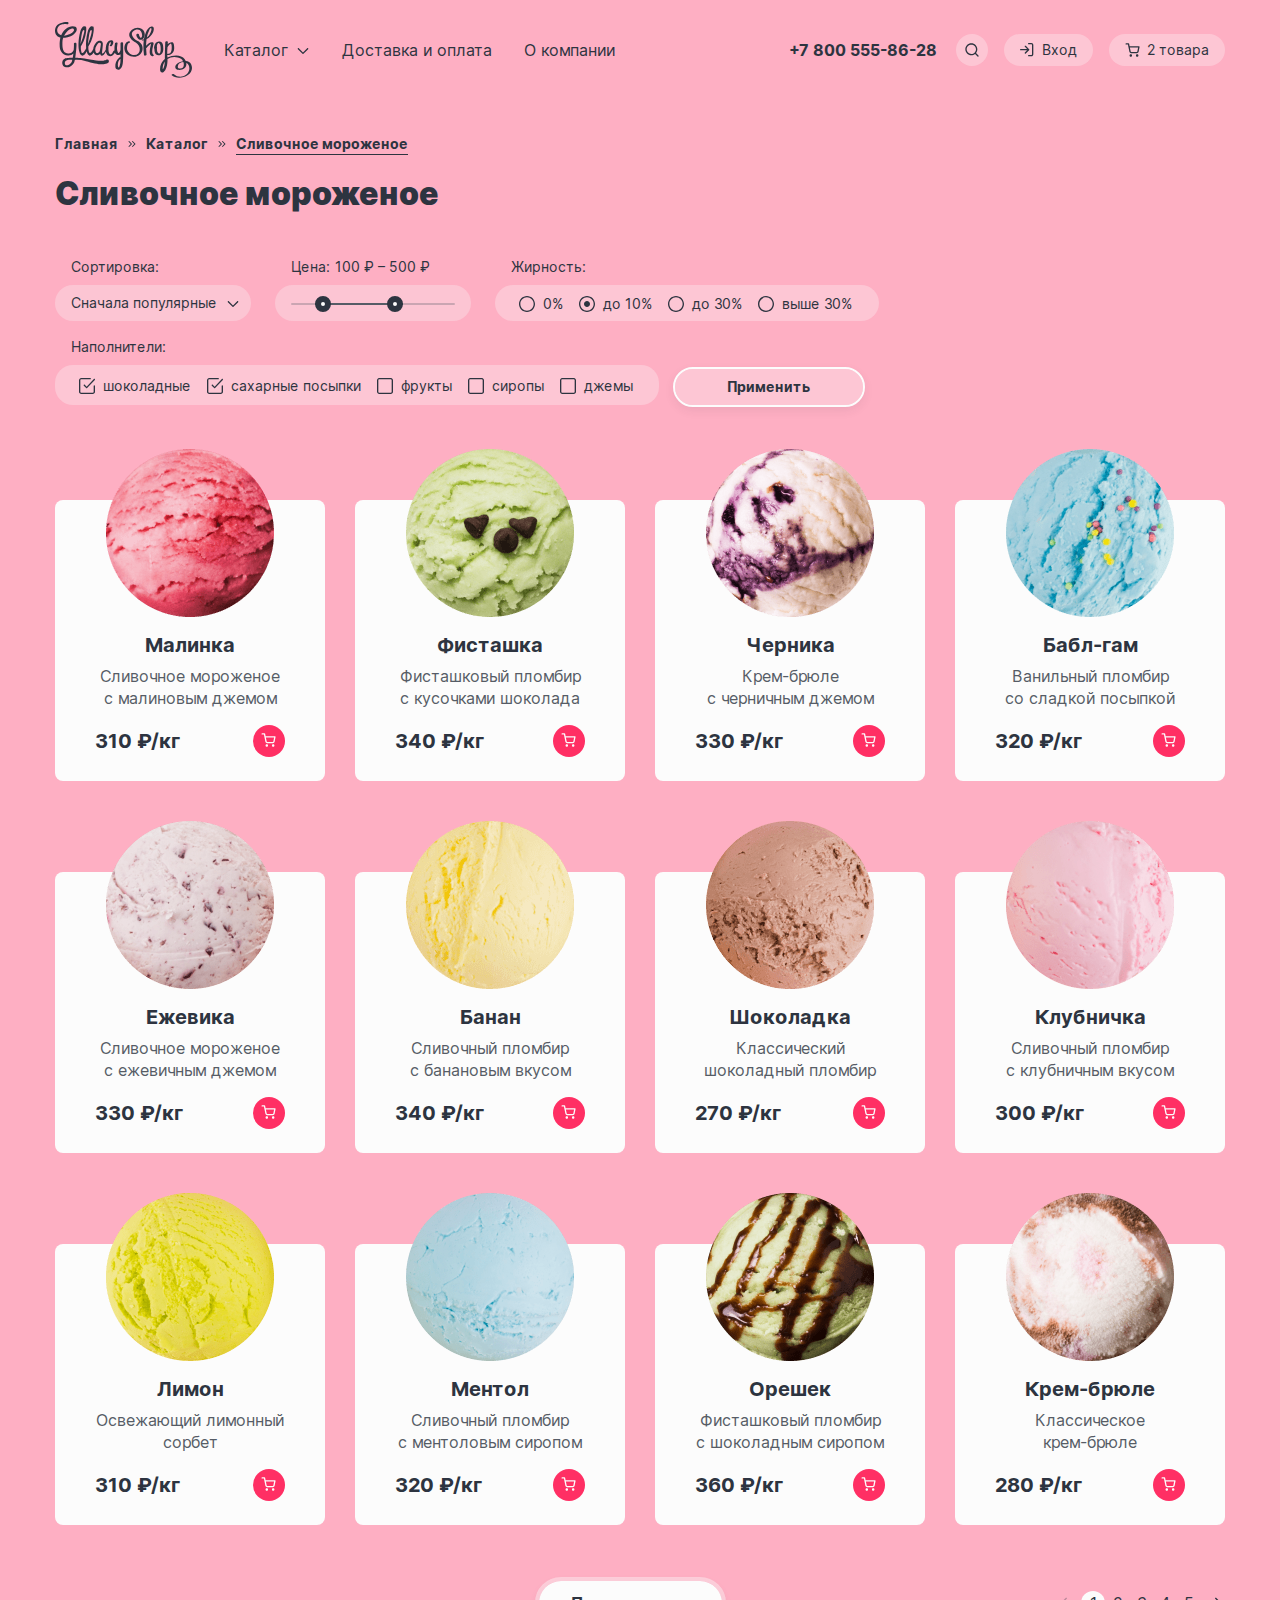
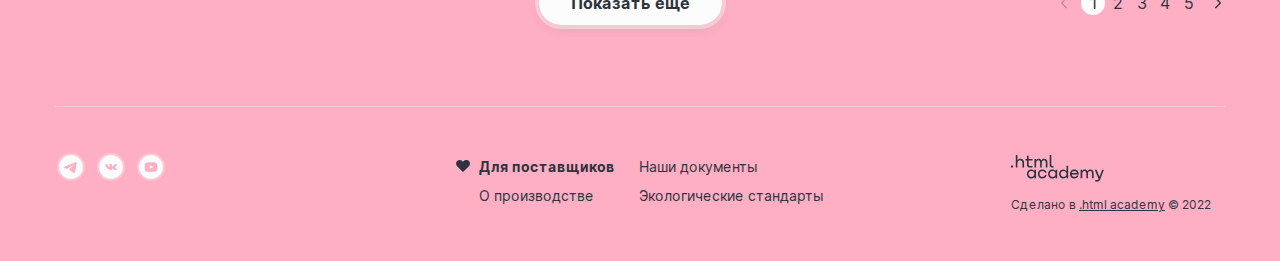
==== commit 22dd2351: "Исправление переносов текста по макету" ====
--- a/catalog.html
+++ b/catalog.html
@@ -370,7 +370,7 @@
             <img class="product-item-image" src="images/blueberry.png" width="168" height="168" alt="Черника.">
             <div class="product-item-wrapper">
               <h3 class="product-item-title">Черника</h3>
-              <p class="product-item-description">Крем-брюле с черничным джемом</p>
+              <p class="product-item-description">Крем-брюле<br> с черничным джемом</p>
               <div class="product-item-cart-wrapper">
                 <span class="product-item-price">330 ₽/кг</span>
                 <button class="product-item-button" type="button">
@@ -386,7 +386,7 @@
             <img class="product-item-image" src="images/bubble_gum.png" width="168" height="168" alt="Бабл-гам.">
             <div class="product-item-wrapper">
               <h3 class="product-item-title">Бабл-гам</h3>
-              <p class="product-item-description">Ванильный пломбир со сладкой посыпкой</p>
+              <p class="product-item-description">Ванильный пломбир<br> со сладкой посыпкой</p>
               <div class="product-item-cart-wrapper">
                 <span class="product-item-price">320 ₽/кг</span>
                 <button class="product-item-button" type="button">
@@ -418,7 +418,7 @@
             <img class="product-item-image" src="images/banana.png" width="168" height="168" alt="Банан.">
             <div class="product-item-wrapper">
               <h3 class="product-item-title">Банан</h3>
-              <p class="product-item-description">Сливочный пломбир с банановым вкусом</p>
+              <p class="product-item-description">Сливочный пломбир<br> с банановым вкусом</p>
               <div class="product-item-cart-wrapper">
                 <span class="product-item-price">340 ₽/кг</span>
                 <button class="product-item-button" type="button">
@@ -450,7 +450,7 @@
             <img class="product-item-image" src="images/strawberry.png" width="168" height="168" alt="Клубничка.">
             <div class="product-item-wrapper">
               <h3 class="product-item-title">Клубничка</h3>
-              <p class="product-item-description">Сливочный пломбир с клубничным вкусом</p>
+              <p class="product-item-description">Сливочный пломбир<br> с клубничным вкусом</p>
               <div class="product-item-cart-wrapper">
                 <span class="product-item-price">300 ₽/кг</span>
                 <button class="product-item-button" type="button">
@@ -482,7 +482,7 @@
             <img class="product-item-image" src="images/menthol.png" width="168" height="168" alt="Ментол.">
             <div class="product-item-wrapper">
               <h3 class="product-item-title">Ментол</h3>
-              <p class="product-item-description">Сливочный пломбир с ментоловым сиропом</p>
+              <p class="product-item-description">Сливочный пломбир<br> с ментоловым сиропом</p>
               <div class="product-item-cart-wrapper">
                 <span class="product-item-price">320 ₽/кг</span>
                 <button class="product-item-button" type="button">
@@ -514,7 +514,7 @@
             <img class="product-item-image" src="images/creme-brulee.png" width="168" height="168" alt="Крем-брюле.">
             <div class="product-item-wrapper">
               <h3 class="product-item-title">Крем-брюле</h3>
-              <p class="product-item-description">Классическое крем-брюле</p>
+              <p class="product-item-description">Классическое<br> крем-брюле</p>
               <div class="product-item-cart-wrapper">
                 <span class="product-item-price">280 ₽/кг</span>
                 <button class="product-item-button" type="button">
